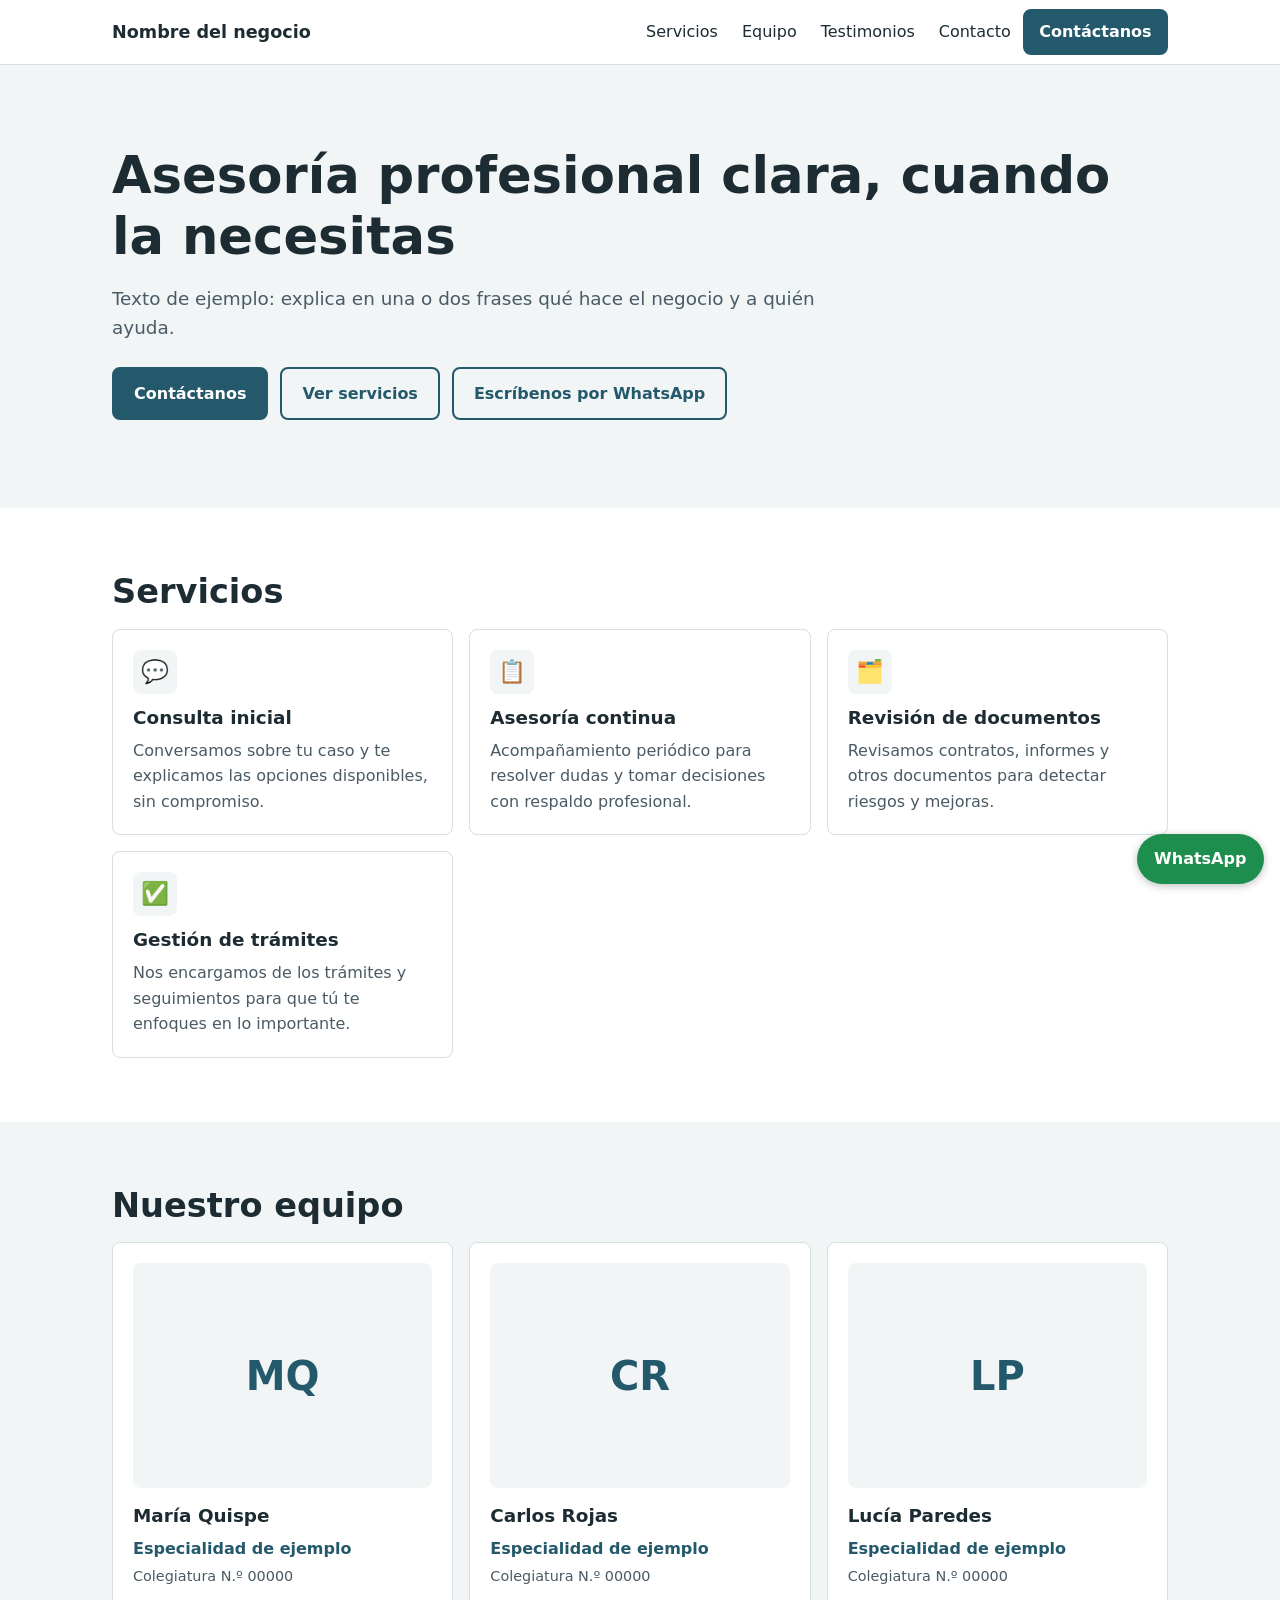
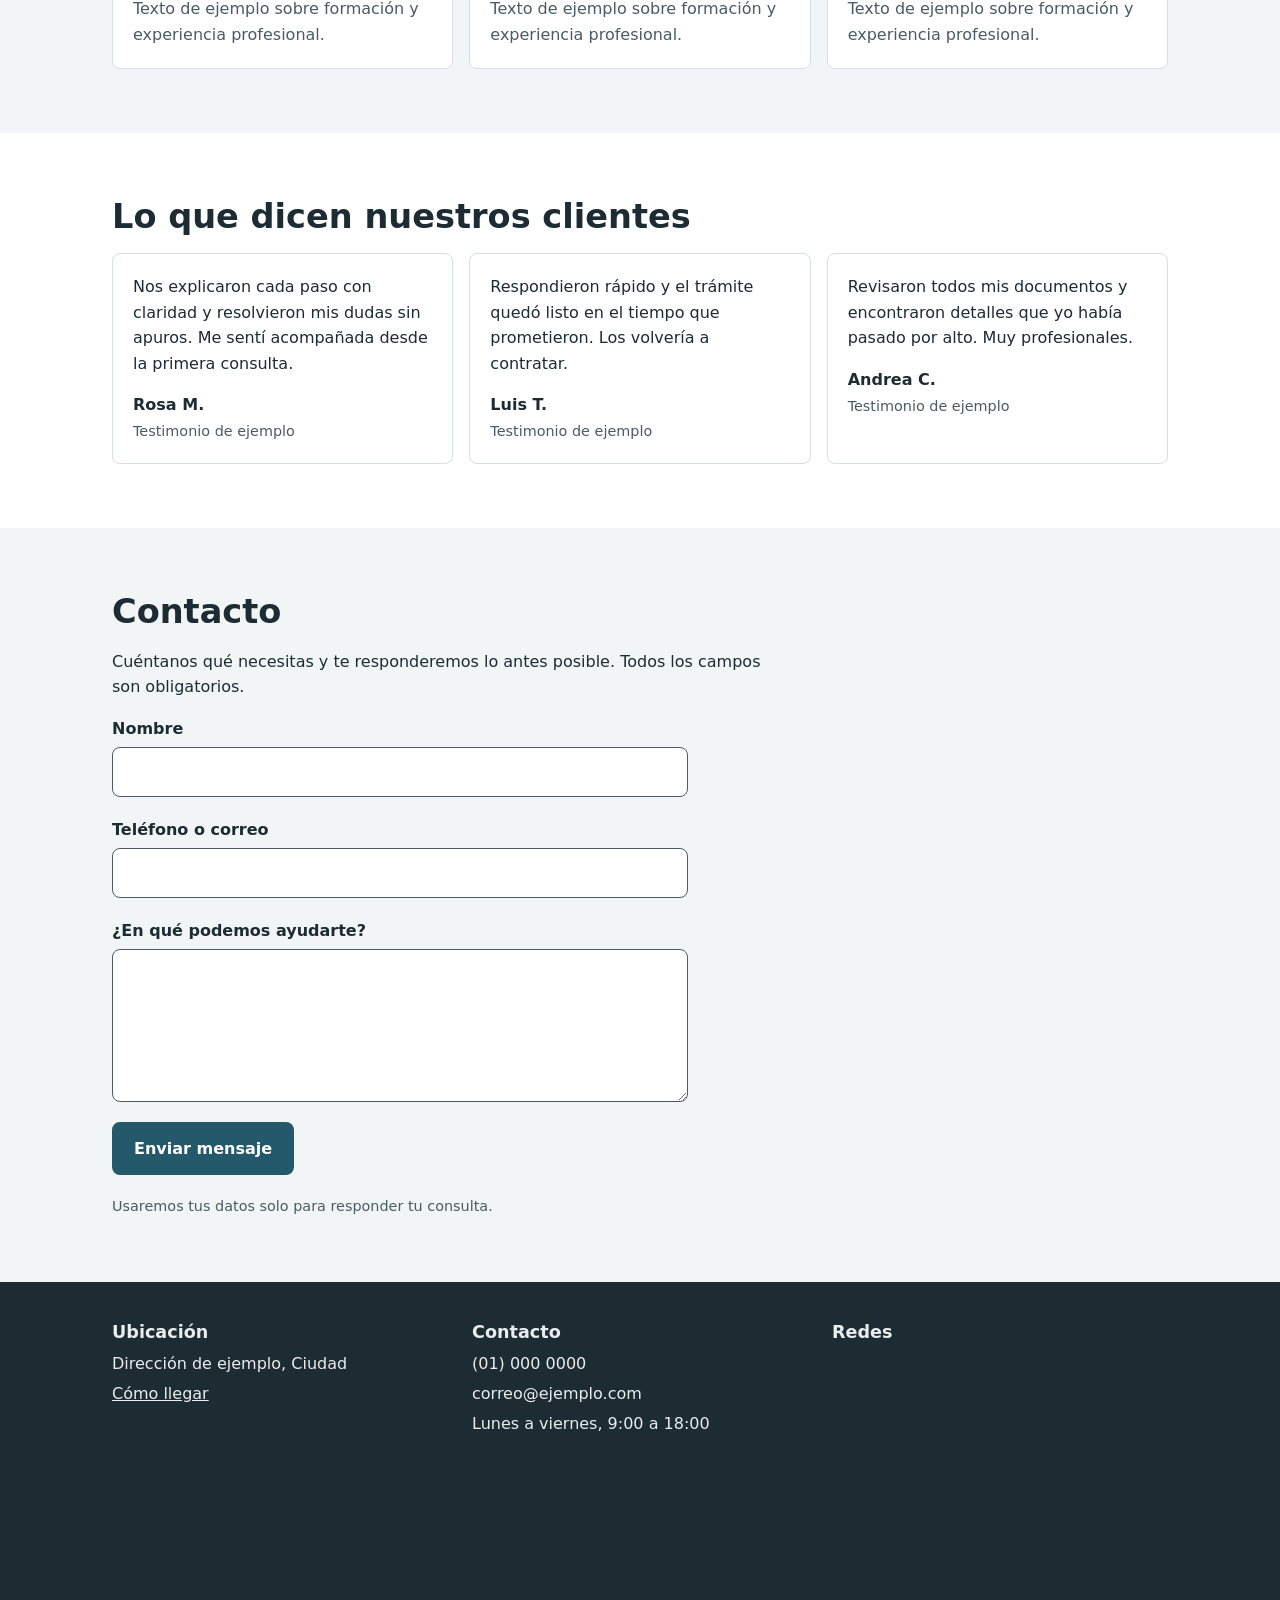
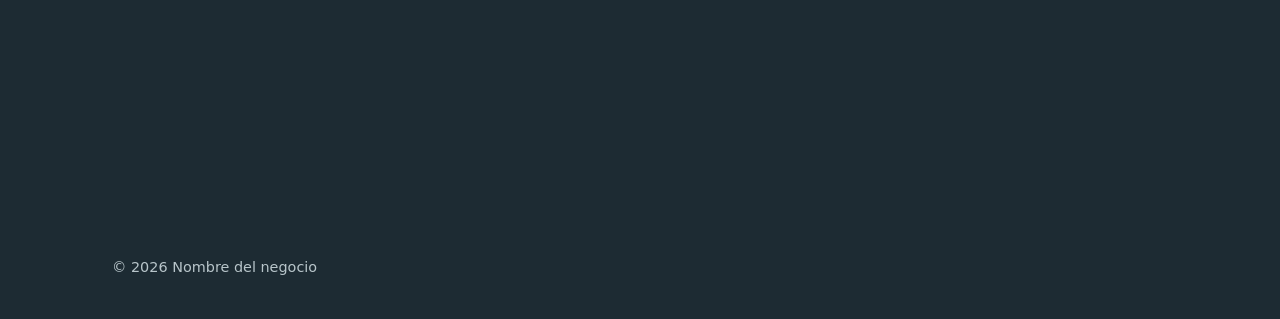
==== frontend/index.html @ 10d98ab9 "Add files via upload feat: landing TPL-001 base (BL-01 a BL-07) Primera versión de la plantilla TPL" ====
<!DOCTYPE html>
<html lang="es">
<head>
  <meta charset="utf-8">
  <meta name="viewport" content="width=device-width, initial-scale=1, viewport-fit=cover">
  <title>Nombre del negocio | Servicios profesionales</title>
  <meta name="description" content="Plantilla TPL-001 · Servicios profesionales. Landing page de una sola página.">
  <link rel="stylesheet" href="CSS/styles.css">
  <!-- data.js va ANTES de main.js: main.js lee el objeto SITE -->
  <script src="JS/data.js" defer></script>
  <script src="JS/main.js" defer></script>
</head>
<body>
  <a class="skip-link" href="#contenido">Saltar al contenido</a>

  <!-- ============ HEADER (BL-01) ============ -->
  <header class="site-header">
    <div class="container header-inner">
      <a class="brand" href="#inicio" data-site="nombre">Nombre del negocio</a>

      <button class="nav-toggle" type="button" aria-expanded="false" aria-controls="menu-principal">Menú</button>

      <nav id="menu-principal" class="nav" aria-label="Principal">
        <ul>
          <li><a href="#servicios">Servicios</a></li>
          <li><a href="#equipo">Equipo</a></li>
          <li><a href="#testimonios">Testimonios</a></li>
          <li><a href="#contacto">Contacto</a></li>
        </ul>
      </nav>

      <!-- Botón de contacto siempre visible, también en móvil -->
      <a class="btn btn-primary header-cta" href="#contacto">Contáctanos</a>
    </div>
  </header>

  <main id="contenido">

    <!-- ============ HERO (BL-01) ============ -->
    <section id="inicio" class="hero" aria-labelledby="hero-titulo">
      <div class="container hero-inner">
        <h1 id="hero-titulo" data-site="titulo">Asesoría profesional clara, cuando la necesitas</h1>
        <p class="hero-texto" data-site="subtitulo">
          Texto de ejemplo: explica en una o dos frases qué hace el negocio y a quién ayuda.
        </p>
        <!-- Acciones rápidas (idea tomada de Clínica Risso, adaptada) -->
        <div class="hero-acciones">
          <a class="btn btn-primary" href="#contacto">Contáctanos</a>
          <a class="btn btn-secondary" href="#servicios">Ver servicios</a>
          <a class="btn btn-secondary" href="#" data-whatsapp target="_blank" rel="noopener">Escríbenos por WhatsApp</a>
        </div>
      </div>
    </section>

    <!-- ============ SERVICIOS (BL-02) ============ -->
    <section id="servicios" class="section" aria-labelledby="servicios-titulo">
      <div class="container">
        <h2 id="servicios-titulo">Servicios</h2>
        <div id="lista-servicios" class="grid"></div>
      </div>
    </section>

    <!-- ============ EQUIPO (BL-03) ============ -->
    <section id="equipo" class="section section-alt" aria-labelledby="equipo-titulo">
      <div class="container">
        <h2 id="equipo-titulo">Nuestro equipo</h2>
        <div id="lista-equipo" class="grid"></div>
      </div>
    </section>

    <!-- ============ TESTIMONIOS (BL-04) ============ -->
    <section id="testimonios" class="section" aria-labelledby="testimonios-titulo">
      <div class="container">
        <h2 id="testimonios-titulo">Lo que dicen nuestros clientes</h2>
        <div id="lista-testimonios" class="grid"></div>
      </div>
    </section>

    <!-- ============ CONTACTO (BL-05) ============ -->
    <section id="contacto" class="section section-alt" aria-labelledby="contacto-titulo">
      <div class="container">
        <h2 id="contacto-titulo">Contacto</h2>
        <p>Cuéntanos qué necesitas y te responderemos lo antes posible. Todos los campos son obligatorios.</p>

        <form id="form-contacto" class="form" novalidate>
          <div class="campo">
            <label for="campo-nombre">Nombre</label>
            <input id="campo-nombre" name="nombre" type="text" autocomplete="name" maxlength="100" required aria-describedby="error-nombre">
            <p id="error-nombre" class="error-campo" hidden></p>
          </div>

          <div class="campo">
            <label for="campo-contacto">Teléfono o correo</label>
            <input id="campo-contacto" name="contacto" type="text" maxlength="100" required aria-describedby="error-contacto">
            <p id="error-contacto" class="error-campo" hidden></p>
          </div>

          <div class="campo">
            <label for="campo-mensaje">¿En qué podemos ayudarte?</label>
            <textarea id="campo-mensaje" name="mensaje" rows="5" maxlength="1000" required aria-describedby="error-mensaje"></textarea>
            <p id="error-mensaje" class="error-campo" hidden></p>
          </div>

          <!-- Trampa anti-spam: las personas no lo ven; si se llena, se descarta el envío -->
          <div class="campo-trampa" aria-hidden="true">
            <label for="campo-web">No llenar este campo</label>
            <input id="campo-web" name="_gotcha" type="text" tabindex="-1" autocomplete="off">
          </div>

          <button class="btn btn-primary" type="submit">Enviar mensaje</button>
          <p class="form-privacidad">Usaremos tus datos solo para responder tu consulta.</p>
          <div id="form-estado" class="form-estado" role="status" aria-live="polite" hidden></div>
        </form>
      </div>
    </section>

  </main>

  <!-- ============ FOOTER (BL-07) ============ -->
  <footer class="site-footer">
    <div class="container footer-grid">
      <div>
        <h2 class="footer-titulo">Ubicación</h2>
        <p data-site="direccion">Dirección de ejemplo, Ciudad</p>
        <p id="ruta" hidden><a id="enlace-ruta" href="#" target="_blank" rel="noopener">Cómo llegar</a></p>
      </div>
      <div>
        <h2 class="footer-titulo">Contacto</h2>
        <p><span data-site="telefono">(01) 000 0000</span></p>
        <p><span data-site="correo">correo@ejemplo.com</span></p>
        <p data-site="horario">Lunes a viernes, 9:00 a 18:00</p>
      </div>
      <div>
        <h2 class="footer-titulo">Redes</h2>
        <ul class="redes">
          <li><a href="#" data-red="facebook">Facebook</a></li>
          <li><a href="#" data-red="instagram">Instagram</a></li>
        </ul>
      </div>
    </div>
    <!-- Mapa (BL-07): se llena desde data.js; si no hay mapa configurado, se oculta -->
    <div class="container">
      <div id="contenedor-mapa" class="mapa" hidden></div>
    </div>
    <p class="container footer-copy">© <span id="anio"></span> <span data-site="nombre">Nombre del negocio</span></p>
  </footer>

  <!-- ============ BOTÓN FLOTANTE DE WHATSAPP (BL-06) ============ -->
  <a class="wa-float" href="#" data-whatsapp target="_blank" rel="noopener" aria-label="Escribir por WhatsApp">WhatsApp</a>
</body>
</html>
---- frontend/CSS/styles.css ----
/*
 * styles.css — TPL-001 · Servicios profesionales
 * Mobile-first. Los valores de :root son PROVISIONALES:
 * Jorge Ventura (UX/UI) define los colores y tipografías definitivos.
 * Para cambiar la marca, edita solo las variables de este bloque.
 */
:root {
  /* Color */
  --color-texto: #1d2b33;
  --color-texto-suave: #4a5b65;
  --color-fondo: #ffffff;
  --color-fondo-alt: #f1f5f6;
  --color-primario: #24596b;
  --color-primario-hover: #1a4453;
  --color-acento: #1fa39a;
  --color-borde: #d5dfe3;
  --color-whatsapp: #1e8e4e;
  --color-error: #b3261e;
  --color-exito: #1e7a4a;

  /* Tipografía */
  --fuente: system-ui, -apple-system, "Segoe UI", Roboto, Arial, sans-serif;
  --texto-base: 1rem;
  --texto-h1: clamp(1.9rem, 5.5vw, 3.2rem);
  --texto-h2: clamp(1.5rem, 3.5vw, 2.1rem);

  /* Espaciado y forma */
  --espacio: 1rem;
  --radio: 8px;
  --ancho-max: 68rem;
  --alto-header: 4rem;
}

*, *::before, *::after { box-sizing: border-box; }

html {
  scroll-padding-top: var(--alto-header);
}

@media (prefers-reduced-motion: no-preference) {
  html { scroll-behavior: smooth; }
}

body {
  margin: 0;
  font-family: var(--fuente);
  font-size: var(--texto-base);
  line-height: 1.6;
  color: var(--color-texto);
  background: var(--color-fondo);
}

img { max-width: 100%; height: auto; }

h1, h2 { line-height: 1.2; margin: 0 0 var(--espacio); }
h1 { font-size: var(--texto-h1); }
h2 { font-size: var(--texto-h2); }
p { margin: 0 0 var(--espacio); max-width: 65ch; }

a { color: var(--color-primario); }

:focus-visible {
  outline: 3px solid var(--color-acento);
  outline-offset: 2px;
}

.container {
  width: 100%;
  max-width: var(--ancho-max);
  margin-inline: auto;
  padding-inline: var(--espacio);
}

.skip-link {
  position: absolute;
  left: var(--espacio);
  top: -4rem;
  background: var(--color-primario);
  color: #fff;
  padding: 0.5rem 1rem;
  border-radius: var(--radio);
  z-index: 100;
}
.skip-link:focus { top: var(--espacio); }

/* ---------- Botones ---------- */
.btn {
  display: inline-block;
  padding: 0.75rem 1.25rem;
  border: 2px solid var(--color-primario);
  border-radius: var(--radio);
  font: inherit;
  font-weight: 600;
  text-decoration: none;
  text-align: center;
  cursor: pointer;
}
.btn-primary {
  background: var(--color-primario);
  color: #fff;
}
.btn-primary:hover { background: var(--color-primario-hover); border-color: var(--color-primario-hover); }
.btn-secondary {
  background: transparent;
  color: var(--color-primario);
}
.btn-secondary:hover { background: var(--color-fondo-alt); }

/* ---------- Header ---------- */
.site-header {
  position: sticky;
  top: 0;
  z-index: 50;
  background: var(--color-fondo);
  border-bottom: 1px solid var(--color-borde);
  padding-top: env(safe-area-inset-top, 0px);
}

.header-inner {
  display: flex;
  align-items: center;
  gap: 0.75rem;
  min-height: var(--alto-header);
}

.brand {
  flex: 1;
  font-weight: 700;
  font-size: 1.1rem;
  color: var(--color-texto);
  text-decoration: none;
}

.header-cta { order: 1; padding: 0.5rem 0.9rem; }

.nav-toggle {
  order: 2;
  padding: 0.5rem 0.9rem;
  border: 2px solid var(--color-borde);
  border-radius: var(--radio);
  background: var(--color-fondo);
  color: var(--color-texto);
  font: inherit;
  cursor: pointer;
}

/* Menú móvil: panel debajo del header */
.nav {
  display: none;
  position: absolute;
  top: 100%;
  left: 0;
  right: 0;
  background: var(--color-fondo);
  border-bottom: 1px solid var(--color-borde);
}
.nav.is-open { display: block; }

.nav ul {
  list-style: none;
  margin: 0;
  padding: 0.5rem var(--espacio);
}
.nav a {
  display: block;
  padding: 0.75rem 0;
  color: var(--color-texto);
  text-decoration: none;
}
.nav a:hover { color: var(--color-primario); }

/* ---------- Hero ---------- */
.hero {
  padding-block: 3rem 3.5rem;
  background: var(--color-fondo-alt);
}
.hero-texto {
  font-size: 1.15rem;
  color: var(--color-texto-suave);
}
.hero-acciones {
  display: flex;
  flex-direction: column;
  gap: 0.75rem;
  margin-top: 1.5rem;
}

/* ---------- Secciones ---------- */
.section { padding-block: 3rem; }
.section-alt { background: var(--color-fondo-alt); }

.grid {
  display: grid;
  gap: var(--espacio);
  grid-template-columns: 1fr;
}

/* ---------- Tarjetas (servicios; se reutilizan en equipo y testimonios) ---------- */
.card {
  padding: 1.25rem;
  background: var(--color-fondo);
  border: 1px solid var(--color-borde);
  border-radius: var(--radio);
}
.section-alt .card { background: var(--color-fondo); }

.card-icono {
  display: inline-flex;
  align-items: center;
  justify-content: center;
  width: 2.75rem;
  height: 2.75rem;
  margin-bottom: 0.75rem;
  border-radius: var(--radio);
  background: var(--color-fondo-alt);
  font-size: 1.4rem;
}
.card-titulo {
  margin: 0 0 0.5rem;
  font-size: 1.15rem;
  line-height: 1.3;
}
.card-texto {
  margin: 0;
  color: var(--color-texto-suave);
}

/* Equipo (BL-03) */
.foto-equipo {
  display: block;
  width: 100%;
  aspect-ratio: 4 / 3;
  margin-bottom: 1rem;
  border-radius: var(--radio);
  object-fit: cover;
  object-position: center top;
}
.foto-iniciales {
  display: flex;
  align-items: center;
  justify-content: center;
  background: var(--color-fondo-alt);
  color: var(--color-primario);
  font-size: 2.5rem;
  font-weight: 700;
}
.card-especialidad {
  margin: 0 0 0.25rem;
  color: var(--color-primario);
  font-weight: 600;
}
.card-meta {
  margin: 0 0 0.5rem;
  color: var(--color-texto-suave);
  font-size: 0.9rem;
}

/* Testimonios (BL-04) */
.card-testimonio { margin: 0; }
.testimonio-texto { margin: 0 0 1rem; }
.testimonio-texto p { margin: 0; max-width: none; }
.testimonio-autor {
  display: flex;
  flex-direction: column;
  gap: 0.15rem;
}
.testimonio-detalle {
  color: var(--color-texto-suave);
  font-size: 0.9rem;
}

/* Formulario de contacto (BL-05) */
.form {
  display: grid;
  gap: 1.25rem;
  max-width: 36rem;
}
.campo label {
  display: block;
  margin-bottom: 0.35rem;
  font-weight: 600;
}
.campo input,
.campo textarea {
  display: block;
  width: 100%;
  padding: 0.7rem 0.8rem;
  border: 1px solid var(--color-texto-suave);
  border-radius: var(--radio);
  background: var(--color-fondo);
  color: var(--color-texto);
  font: inherit;
}
.campo textarea { resize: vertical; min-height: 8rem; }
.campo [aria-invalid="true"] {
  border-color: var(--color-error);
  border-width: 2px;
}
.error-campo {
  margin: 0.35rem 0 0;
  color: var(--color-error);
  font-size: 0.9rem;
}
.form .btn { justify-self: start; }
.form .btn:disabled {
  opacity: 0.6;
  cursor: not-allowed;
}
.form-privacidad {
  margin: 0;
  color: var(--color-texto-suave);
  font-size: 0.9rem;
}
.form-estado {
  margin: 0;
  padding: 0.75rem 1rem;
  border: 1px solid;
  border-radius: var(--radio);
  background: var(--color-fondo);
}
.form-estado-exito { color: var(--color-exito); border-color: var(--color-exito); }
.form-estado-error { color: var(--color-error); border-color: var(--color-error); }
.form-estado a { color: inherit; font-weight: 600; }

/* Campo trampa anti-spam: fuera de pantalla, no usa display:none para que los bots lo vean */
.campo-trampa {
  position: absolute;
  left: -9999px;
  width: 1px;
  height: 1px;
  overflow: hidden;
}

/* Mapa (BL-07) */
.mapa {
  height: 16rem;
  margin-top: 2rem;
  border-radius: var(--radio);
  overflow: hidden;
}
.mapa iframe {
  display: block;
  width: 100%;
  height: 100%;
  border: 0;
}

/* Aviso de desarrollo: se elimina cuando cada sección esté lista */
.pendiente {
  padding: 0.5rem 0.75rem;
  border: 1px dashed var(--color-borde);
  border-radius: var(--radio);
  color: var(--color-texto-suave);
  font-size: 0.9rem;
}

/* ---------- Footer ---------- */
.site-footer {
  padding-block: 2.5rem 1.5rem;
  background: var(--color-texto);
  color: #e8eef0;
}
.site-footer a { color: #e8eef0; }
.footer-grid {
  display: grid;
  gap: 1.5rem;
  grid-template-columns: 1fr;
}
.footer-titulo {
  margin: 0 0 0.5rem;
  font-size: 1.1rem;
}
.footer-grid p { margin-bottom: 0.25rem; }
.redes { list-style: none; margin: 0; padding: 0; }
.redes li { margin-bottom: 0.25rem; }
.footer-copy {
  margin-top: 2rem;
  font-size: 0.9rem;
  color: #b8c5ca;
}
.site-footer .pendiente { color: #b8c5ca; border-color: #4a5b65; }

/* ---------- Botón flotante de WhatsApp ---------- */
.wa-float {
  position: fixed;
  right: 1rem;
  bottom: calc(1rem + env(safe-area-inset-bottom, 0px));
  z-index: 60;
  padding: 0.75rem 1.1rem;
  border-radius: 999px;
  background: var(--color-whatsapp);
  color: #fff;
  font-weight: 600;
  text-decoration: none;
  box-shadow: 0 2px 8px rgba(0, 0, 0, 0.25);
}
.wa-float:hover { filter: brightness(0.92); }

/* ---------- Tablet y escritorio ---------- */
@media (min-width: 48em) {
  .hero { padding-block: 5rem 5.5rem; }

  .hero-acciones {
    flex-direction: row;
    flex-wrap: wrap;
  }

  .nav-toggle { display: none; }

  .nav {
    display: block;
    position: static;
    order: 1;
    border-bottom: 0;
    background: transparent;
  }
  .nav ul {
    display: flex;
    gap: 1.5rem;
    padding: 0;
  }
  .nav a { padding: 0.5rem 0; }

  .brand { flex: 0 0 auto; margin-right: auto; }
  .header-cta { order: 2; }

  .section { padding-block: 4rem; }
  .mapa { height: 22rem; }

  .grid { grid-template-columns: repeat(2, 1fr); }
  .footer-grid { grid-template-columns: repeat(3, 1fr); }
}

@media (min-width: 64em) {
  .grid { grid-template-columns: repeat(3, 1fr); }
}
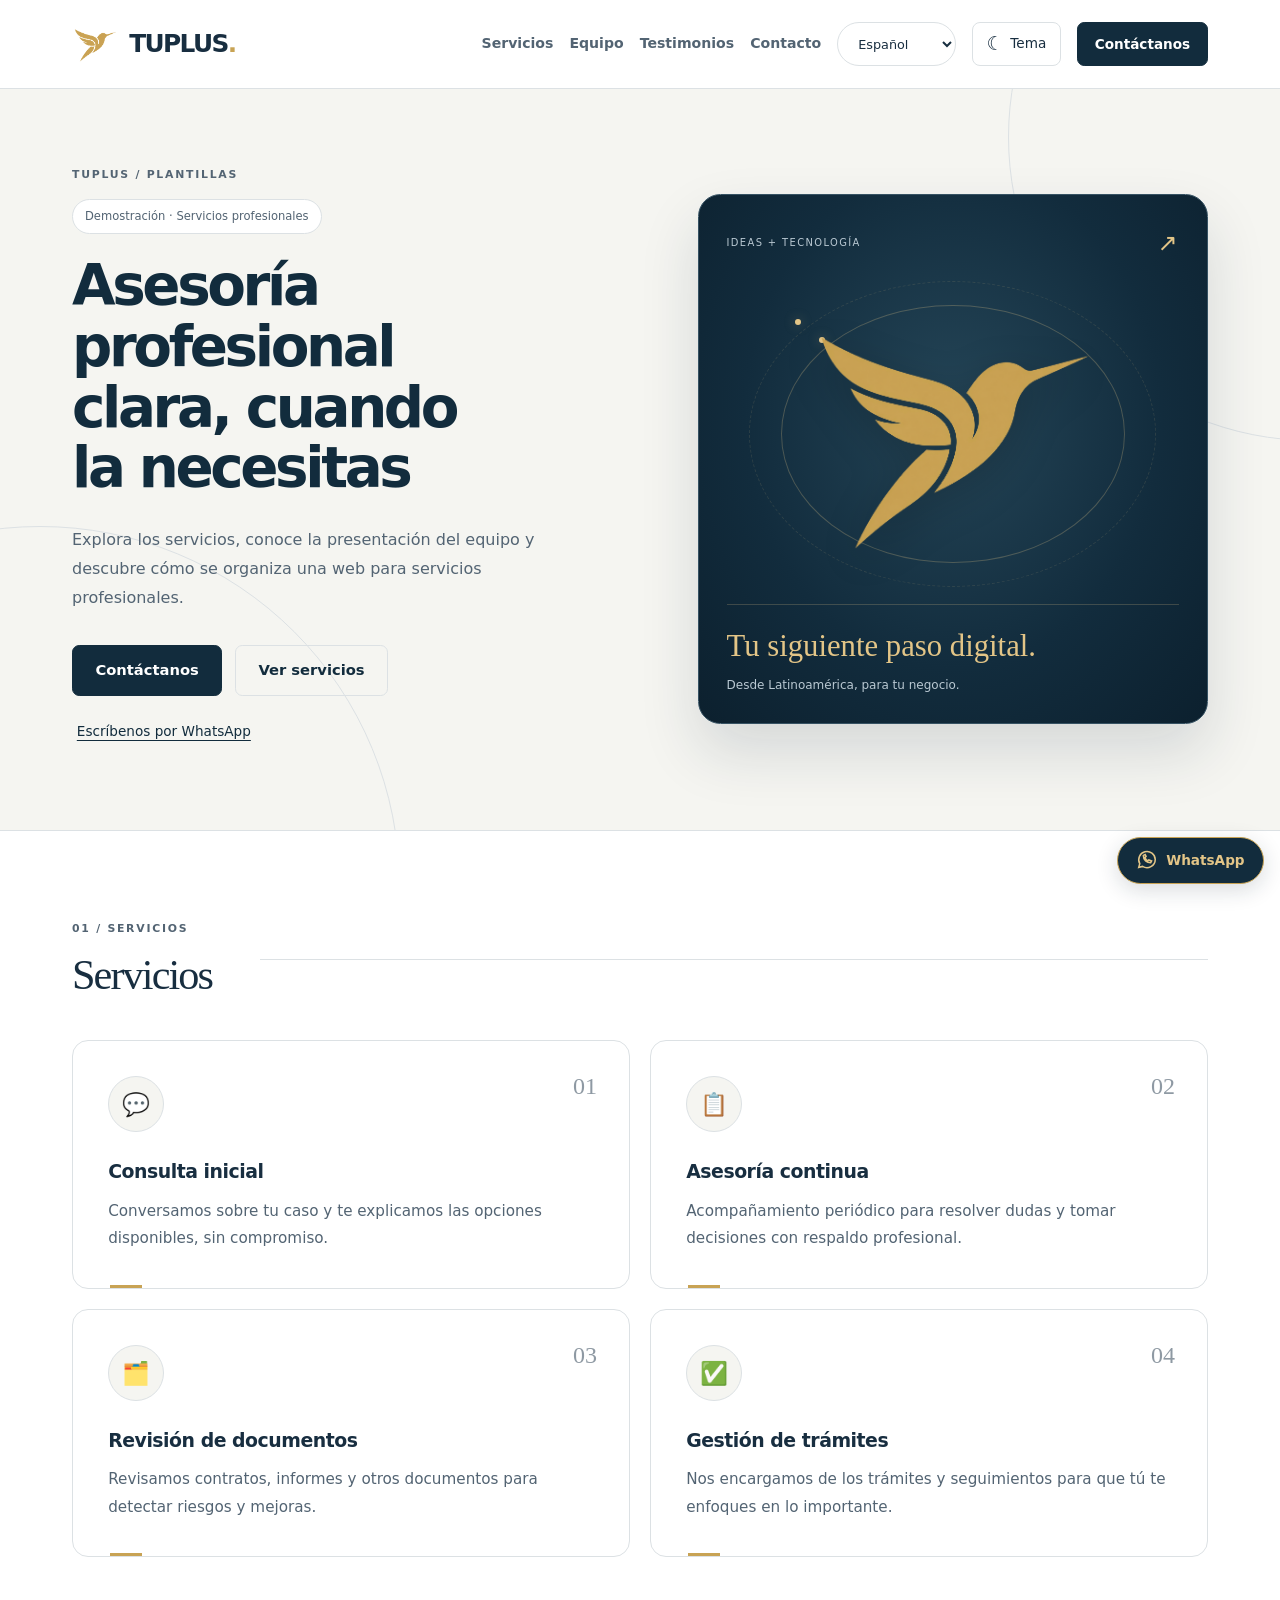
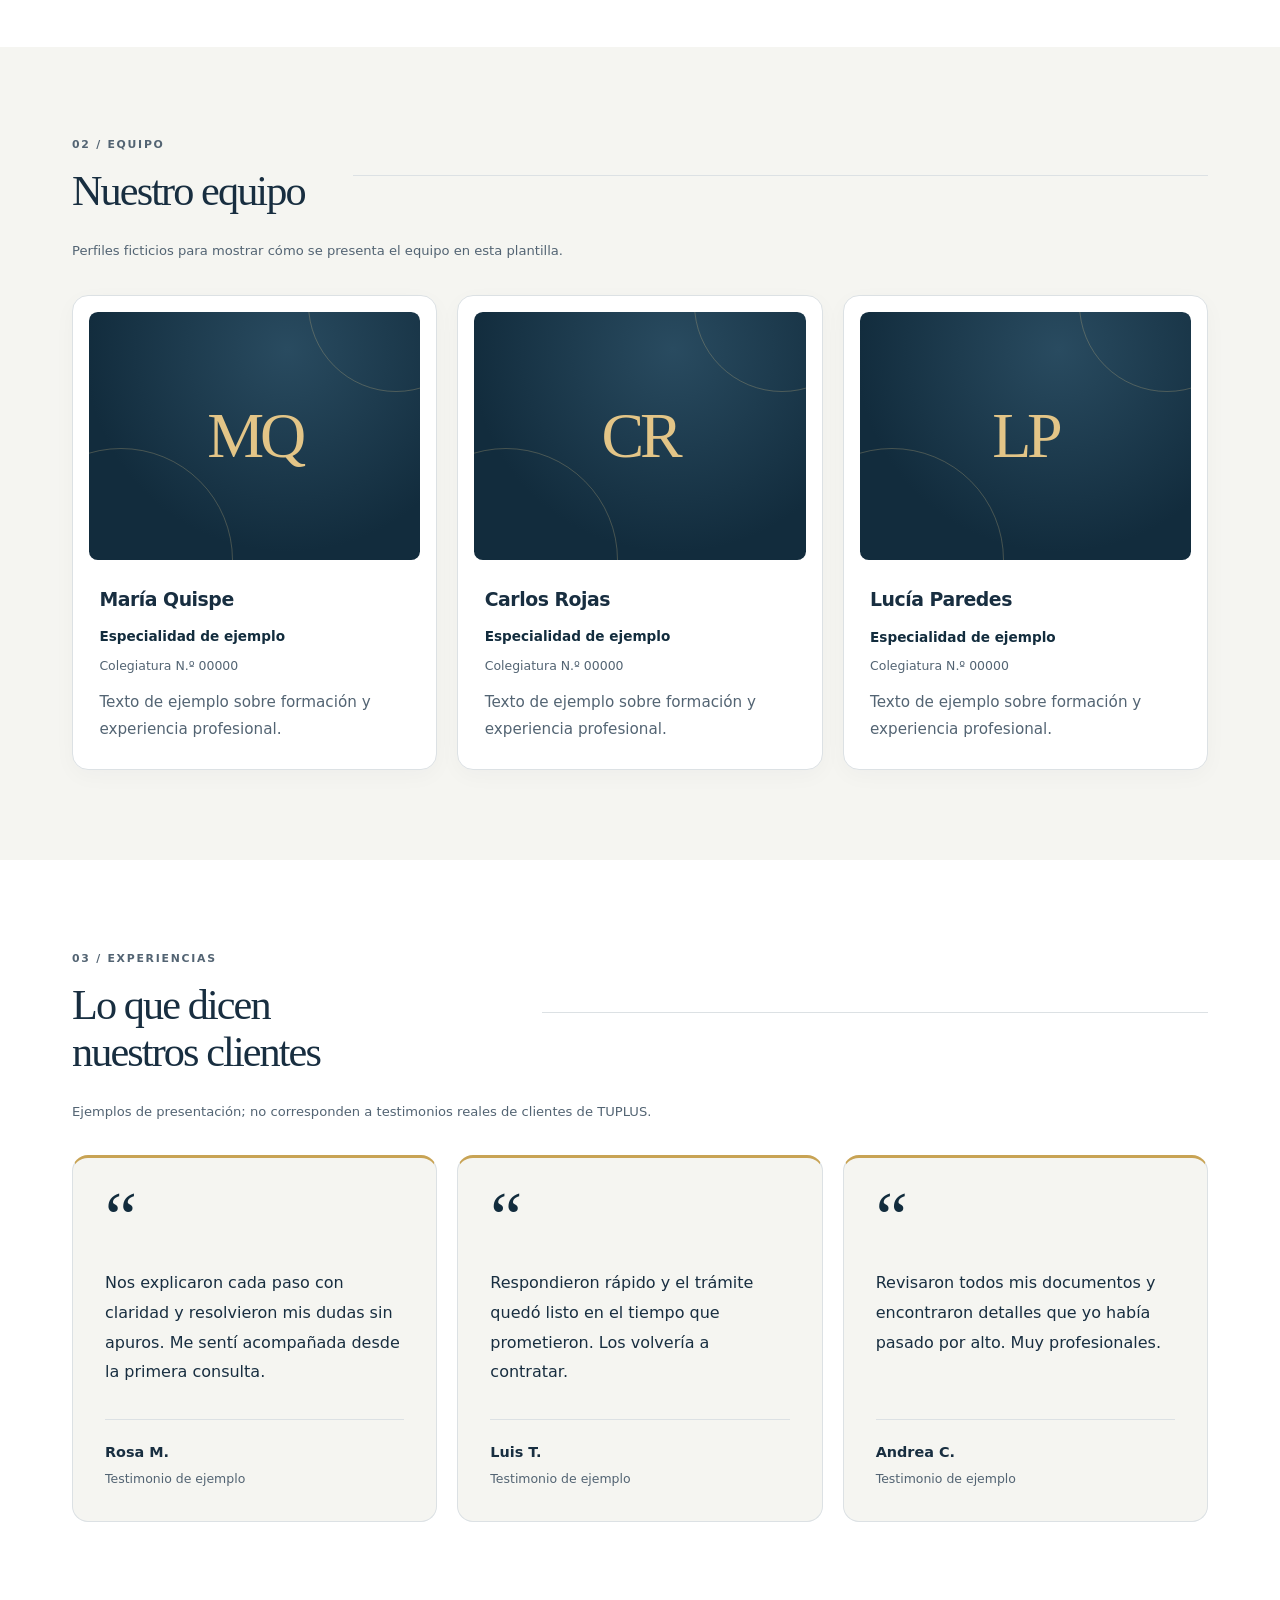
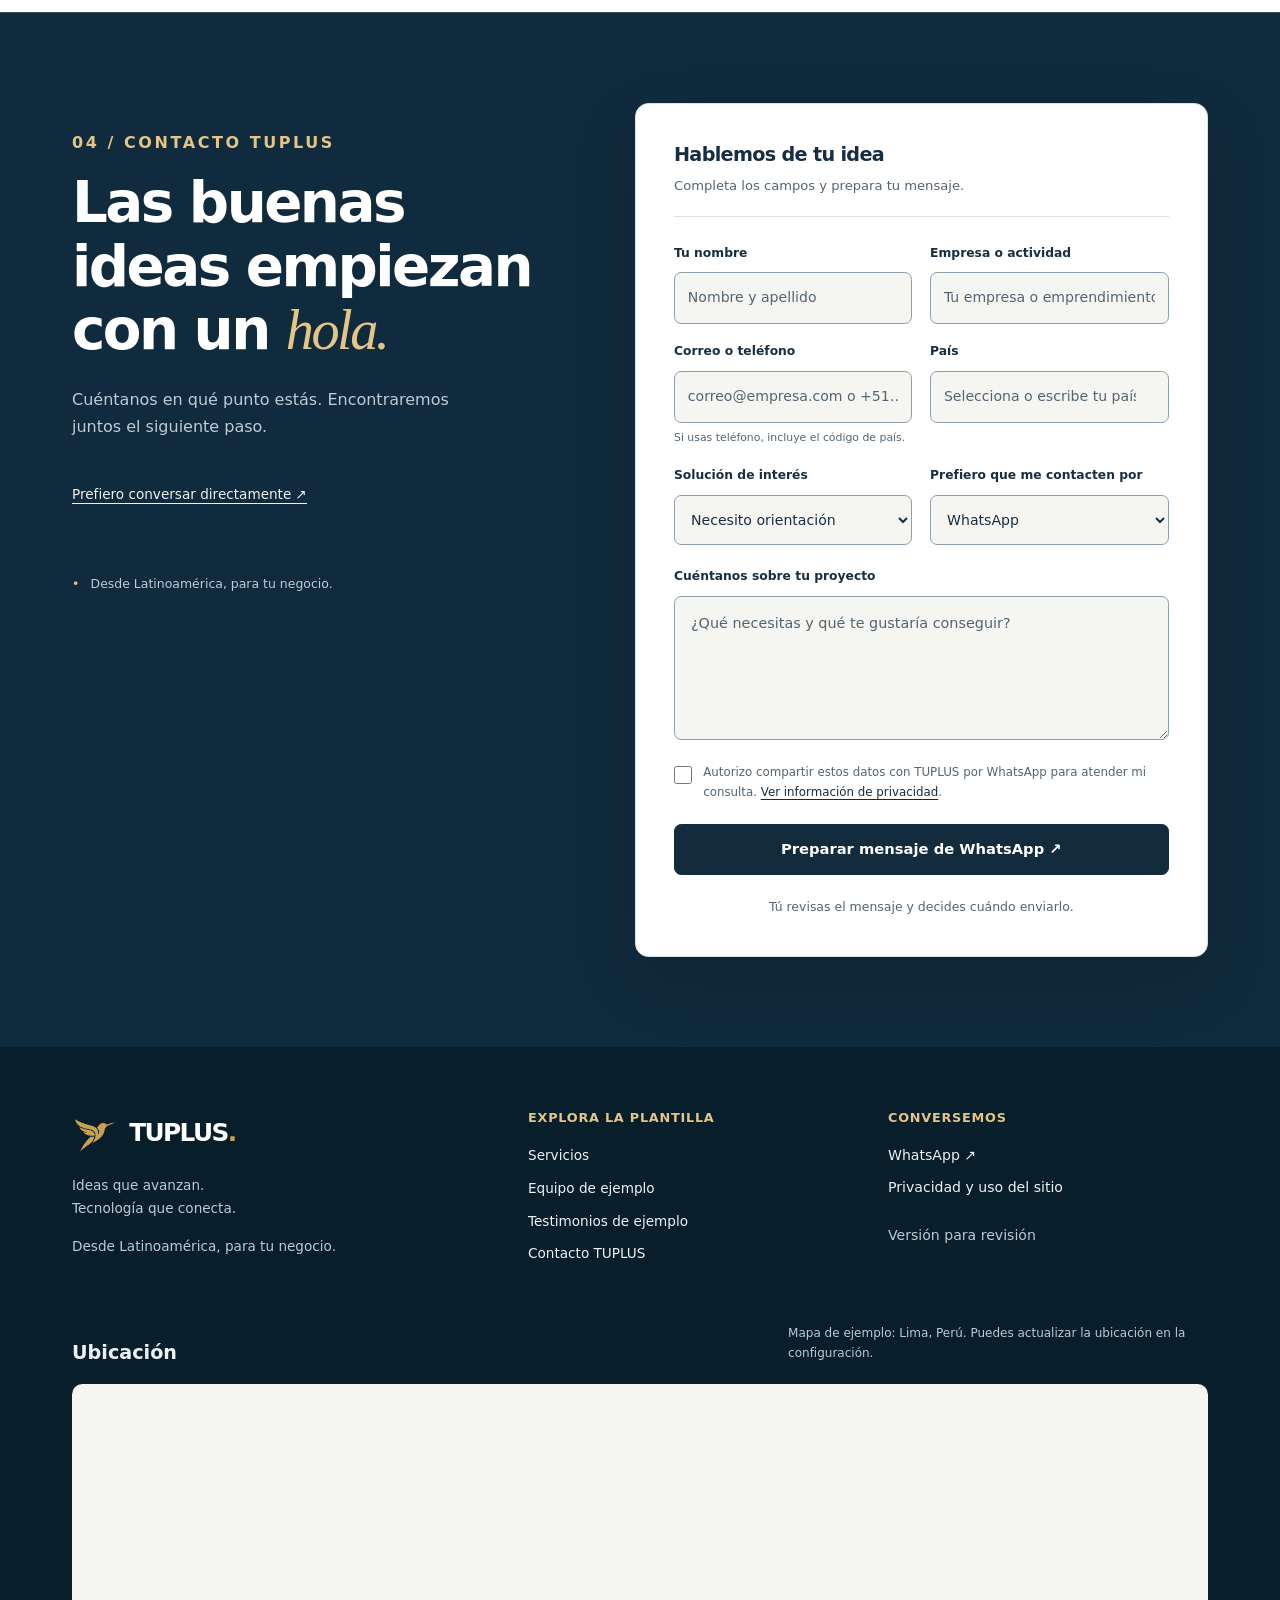
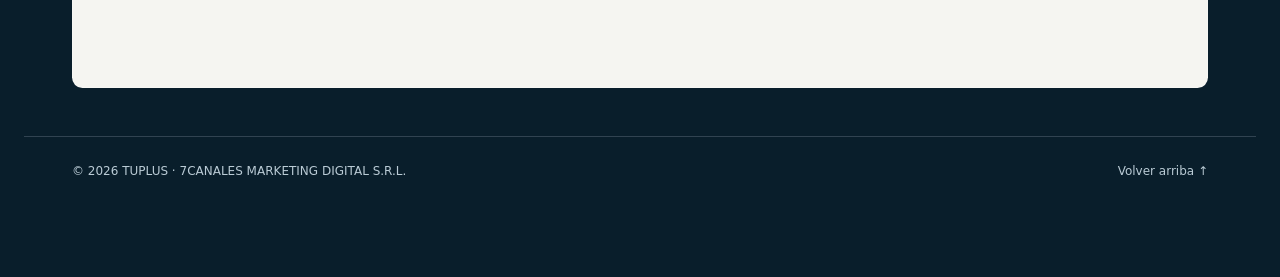
==== commit 0ef51633: "primer commit" ====
--- a/frontend/index.html
+++ b/frontend/index.html
@@ -1,151 +1,150 @@
-<!DOCTYPE html>
-<html lang="es">
-<head>
-  <meta charset="utf-8">
-  <meta name="viewport" content="width=device-width, initial-scale=1, viewport-fit=cover">
-  <title>Nombre del negocio | Servicios profesionales</title>
-  <meta name="description" content="Plantilla TPL-001 · Servicios profesionales. Landing page de una sola página.">
-  <link rel="stylesheet" href="CSS/styles.css">
-  <!-- data.js va ANTES de main.js: main.js lee el objeto SITE -->
-  <script src="JS/data.js" defer></script>
-  <script src="JS/main.js" defer></script>
-</head>
-<body>
-  <a class="skip-link" href="#contenido">Saltar al contenido</a>
-
-  <!-- ============ HEADER (BL-01) ============ -->
-  <header class="site-header">
-    <div class="container header-inner">
-      <a class="brand" href="#inicio" data-site="nombre">Nombre del negocio</a>
-
-      <button class="nav-toggle" type="button" aria-expanded="false" aria-controls="menu-principal">Menú</button>
-
-      <nav id="menu-principal" class="nav" aria-label="Principal">
-        <ul>
-          <li><a href="#servicios">Servicios</a></li>
-          <li><a href="#equipo">Equipo</a></li>
-          <li><a href="#testimonios">Testimonios</a></li>
-          <li><a href="#contacto">Contacto</a></li>
-        </ul>
-      </nav>
-
-      <!-- Botón de contacto siempre visible, también en móvil -->
-      <a class="btn btn-primary header-cta" href="#contacto">Contáctanos</a>
-    </div>
-  </header>
-
-  <main id="contenido">
-
-    <!-- ============ HERO (BL-01) ============ -->
-    <section id="inicio" class="hero" aria-labelledby="hero-titulo">
-      <div class="container hero-inner">
-        <h1 id="hero-titulo" data-site="titulo">Asesoría profesional clara, cuando la necesitas</h1>
-        <p class="hero-texto" data-site="subtitulo">
-          Texto de ejemplo: explica en una o dos frases qué hace el negocio y a quién ayuda.
-        </p>
-        <!-- Acciones rápidas (idea tomada de Clínica Risso, adaptada) -->
-        <div class="hero-acciones">
-          <a class="btn btn-primary" href="#contacto">Contáctanos</a>
-          <a class="btn btn-secondary" href="#servicios">Ver servicios</a>
-          <a class="btn btn-secondary" href="#" data-whatsapp target="_blank" rel="noopener">Escríbenos por WhatsApp</a>
-        </div>
-      </div>
-    </section>
-
-    <!-- ============ SERVICIOS (BL-02) ============ -->
-    <section id="servicios" class="section" aria-labelledby="servicios-titulo">
-      <div class="container">
-        <h2 id="servicios-titulo">Servicios</h2>
-        <div id="lista-servicios" class="grid"></div>
-      </div>
-    </section>
-
-    <!-- ============ EQUIPO (BL-03) ============ -->
-    <section id="equipo" class="section section-alt" aria-labelledby="equipo-titulo">
-      <div class="container">
-        <h2 id="equipo-titulo">Nuestro equipo</h2>
-        <div id="lista-equipo" class="grid"></div>
-      </div>
-    </section>
-
-    <!-- ============ TESTIMONIOS (BL-04) ============ -->
-    <section id="testimonios" class="section" aria-labelledby="testimonios-titulo">
-      <div class="container">
-        <h2 id="testimonios-titulo">Lo que dicen nuestros clientes</h2>
-        <div id="lista-testimonios" class="grid"></div>
-      </div>
-    </section>
-
-    <!-- ============ CONTACTO (BL-05) ============ -->
-    <section id="contacto" class="section section-alt" aria-labelledby="contacto-titulo">
-      <div class="container">
-        <h2 id="contacto-titulo">Contacto</h2>
-        <p>Cuéntanos qué necesitas y te responderemos lo antes posible. Todos los campos son obligatorios.</p>
-
-        <form id="form-contacto" class="form" novalidate>
-          <div class="campo">
-            <label for="campo-nombre">Nombre</label>
-            <input id="campo-nombre" name="nombre" type="text" autocomplete="name" maxlength="100" required aria-describedby="error-nombre">
-            <p id="error-nombre" class="error-campo" hidden></p>
-          </div>
-
-          <div class="campo">
-            <label for="campo-contacto">Teléfono o correo</label>
-            <input id="campo-contacto" name="contacto" type="text" maxlength="100" required aria-describedby="error-contacto">
-            <p id="error-contacto" class="error-campo" hidden></p>
-          </div>
-
-          <div class="campo">
-            <label for="campo-mensaje">¿En qué podemos ayudarte?</label>
-            <textarea id="campo-mensaje" name="mensaje" rows="5" maxlength="1000" required aria-describedby="error-mensaje"></textarea>
-            <p id="error-mensaje" class="error-campo" hidden></p>
-          </div>
-
-          <!-- Trampa anti-spam: las personas no lo ven; si se llena, se descarta el envío -->
-          <div class="campo-trampa" aria-hidden="true">
-            <label for="campo-web">No llenar este campo</label>
-            <input id="campo-web" name="_gotcha" type="text" tabindex="-1" autocomplete="off">
-          </div>
-
-          <button class="btn btn-primary" type="submit">Enviar mensaje</button>
-          <p class="form-privacidad">Usaremos tus datos solo para responder tu consulta.</p>
-          <div id="form-estado" class="form-estado" role="status" aria-live="polite" hidden></div>
-        </form>
-      </div>
-    </section>
-
-  </main>
-
-  <!-- ============ FOOTER (BL-07) ============ -->
-  <footer class="site-footer">
-    <div class="container footer-grid">
-      <div>
-        <h2 class="footer-titulo">Ubicación</h2>
-        <p data-site="direccion">Dirección de ejemplo, Ciudad</p>
-        <p id="ruta" hidden><a id="enlace-ruta" href="#" target="_blank" rel="noopener">Cómo llegar</a></p>
-      </div>
-      <div>
-        <h2 class="footer-titulo">Contacto</h2>
-        <p><span data-site="telefono">(01) 000 0000</span></p>
-        <p><span data-site="correo">correo@ejemplo.com</span></p>
-        <p data-site="horario">Lunes a viernes, 9:00 a 18:00</p>
-      </div>
-      <div>
-        <h2 class="footer-titulo">Redes</h2>
-        <ul class="redes">
-          <li><a href="#" data-red="facebook">Facebook</a></li>
-          <li><a href="#" data-red="instagram">Instagram</a></li>
-        </ul>
-      </div>
-    </div>
-    <!-- Mapa (BL-07): se llena desde data.js; si no hay mapa configurado, se oculta -->
-    <div class="container">
-      <div id="contenedor-mapa" class="mapa" hidden></div>
-    </div>
-    <p class="container footer-copy">© <span id="anio"></span> <span data-site="nombre">Nombre del negocio</span></p>
-  </footer>
-
-  <!-- ============ BOTÓN FLOTANTE DE WHATSAPP (BL-06) ============ -->
-  <a class="wa-float" href="#" data-whatsapp target="_blank" rel="noopener" aria-label="Escribir por WhatsApp">WhatsApp</a>
-</body>
-</html>
+<!DOCTYPE html>
+<html lang="es">
+<head>
+  <meta charset="utf-8">
+  <meta name="viewport" content="width=device-width, initial-scale=1, viewport-fit=cover">
+  <title>TUPLUS | Plantilla para servicios profesionales</title>
+  <meta name="description" content="Plantilla para servicios profesionales">
+  <script>try { const t = localStorage.getItem("tpl-tema"); if(t === "dark" || t === "light") document.documentElement.dataset.theme = t; } catch(e) {}</script>
+  <link rel="icon" href="assets/colibri.png" type="image/png">
+  <link rel="stylesheet" href="CSS/styles.css">
+  <link rel="stylesheet" href="CSS/marca.css">
+  <link rel="stylesheet" href="CSS/contacto-v3.css">
+  <!-- data.js va ANTES de main.js: main.js lee el objeto SITE -->
+  <script src="JS/data.js" defer></script>
+  <script src="JS/main.js" defer></script>
+  <script src="JS/contacto.js" defer></script>
+  <script src="JS/visual.js" defer></script>
+  <script src="JS/translations.js" defer></script>
+  <script src="JS/i18n.js" defer></script>
+</head>
+<body>
+  <a class="skip-link" href="#contenido">Saltar al contenido</a>
+
+  <!-- ============ HEADER (BL-01) ============ -->
+  <header class="site-header">
+    <div class="container header-inner">
+      <a class="brand" href="#inicio" aria-label="TUPLUS, inicio"><img data-logo src="assets/colibri.png" width="48" height="48" alt=""><span data-site="nombre">TUPLUS</span><span class="brand-dot" aria-hidden="true">.</span></a>
+
+      <button class="nav-toggle" type="button" aria-expanded="false" aria-controls="menu-principal">Menú</button>
+
+      <nav id="menu-principal" class="nav" aria-label="Principal">
+        <ul>
+          <li><a href="#servicios">Servicios</a></li>
+          <li><a href="#equipo">Equipo</a></li>
+          <li><a href="#testimonios">Testimonios</a></li>
+          <li><a href="#contacto">Contacto</a></li>
+        </ul>
+      </nav>
+
+      <label class="language-picker" translate="no"><span class="sr-only">Idioma del sitio</span><select id="site-language" aria-label="Idioma del sitio"><option value="es">Español</option><option value="en">English</option><option value="zh">简体中文</option><option value="ru">Русский</option><option value="pt">Português</option><option value="fr">Français</option><option value="ja">日本語</option><option value="de">Deutsch</option></select></label>
+      <button class="theme-toggle" type="button" aria-label="Activar tema oscuro" aria-pressed="false" hidden><span class="theme-icon" aria-hidden="true">☾</span><span>Tema</span></button>
+
+      <!-- Botón de contacto siempre visible, también en móvil -->
+      <a class="btn btn-primary header-cta" href="#contacto">Contáctanos</a>
+    </div>
+  </header>
+
+  <main id="contenido" tabindex="-1">
+
+    <!-- ============ HERO (BL-01) ============ -->
+    <section id="inicio" class="hero" aria-labelledby="hero-titulo">
+      <div class="container hero-inner">
+        <div class="hero-copy"><p class="eyebrow">TUPLUS / PLANTILLAS</p>
+        <p class="demo-badge">Demostración · Servicios profesionales</p>
+        <h1 id="hero-titulo" data-site="titulo">Asesoría profesional clara, cuando la necesitas</h1>
+        <p class="hero-texto" data-site="subtitulo">
+          Explora los servicios, conoce la presentación del equipo y descubre cómo se organiza una web para servicios profesionales.
+        </p>
+        <!-- Acciones de la plantilla -->
+        <div class="hero-acciones">
+          <a class="btn btn-primary" href="#contacto">Contáctanos</a>
+          <a class="btn btn-secondary" href="#servicios">Ver servicios</a>
+          <a class="btn btn-secondary" href="https://wa.me/51916828870" data-whatsapp target="_blank" rel="noopener">Escríbenos por WhatsApp</a>
+        </div>
+        </div>
+        <figure class="brand-scene">
+          <div class="scene-top"><span>IDEAS + TECNOLOGÍA</span><span aria-hidden="true">↗</span></div>
+          <div class="logo-orbit"><span class="orbit-ring" aria-hidden="true"></span><span class="orbit-ring orbit-ring-two" aria-hidden="true"></span><img data-logo src="assets/colibri.png" width="320" height="320" alt="Colibrí de TUPLUS"></div>
+          <figcaption><span class="scene-caption" data-site="lema">Tu siguiente paso digital.</span><span class="scene-subtitle" data-site="region">Desde Latinoamérica, para tu negocio.</span></figcaption>
+        </figure>
+      </div>
+    </section>
+
+    <!-- ============ SERVICIOS (BL-02) ============ -->
+    <section id="servicios" class="section" aria-labelledby="servicios-titulo">
+      <div class="container">
+        <div class="section-heading"><div><p class="eyebrow">01 / SERVICIOS</p><h2 id="servicios-titulo">Servicios</h2></div></div>
+        <div id="lista-servicios" class="grid"></div>
+      </div>
+    </section>
+
+    <!-- ============ EQUIPO (BL-03) ============ -->
+    <section id="equipo" class="section section-alt" aria-labelledby="equipo-titulo">
+      <div class="container">
+        <div class="section-heading"><div><p class="eyebrow">02 / EQUIPO</p><h2 id="equipo-titulo">Nuestro equipo</h2></div></div>
+        <p class="demo-note">Perfiles ficticios para mostrar cómo se presenta el equipo en esta plantilla.</p>
+        <div id="lista-equipo" class="grid"></div>
+      </div>
+    </section>
+
+    <!-- ============ TESTIMONIOS (BL-04) ============ -->
+    <section id="testimonios" class="section" aria-labelledby="testimonios-titulo">
+      <div class="container">
+        <div class="section-heading"><div><p class="eyebrow">03 / EXPERIENCIAS</p><h2 id="testimonios-titulo">Lo que dicen nuestros clientes</h2></div></div>
+        <p class="demo-note">Ejemplos de presentación; no corresponden a testimonios reales de clientes de TUPLUS.</p>
+        <div id="lista-testimonios" class="grid"></div>
+      </div>
+    </section>
+
+    <!-- ============ CONTACTO (BL-05) ============ -->
+    <section id="contacto" class="section section-alt" aria-labelledby="contacto-titulo">
+      <div class="container contact-layout">
+        <div class="contact-copy"><p class="eyebrow">04 / CONTACTO TUPLUS</p><h2 id="contacto-titulo"><span>Las buenas ideas empiezan con un</span> <em>hola.</em></h2>
+        <p>Cuéntanos en qué punto estás. Encontraremos juntos el siguiente paso.</p>
+        <a class="contact-direct" data-whatsapp href="https://wa.me/51916828870" target="_blank" rel="noopener noreferrer">Prefiero conversar directamente ↗</a>
+        <p class="contact-region" data-site="region">Desde Latinoamérica, para tu negocio.</p></div>
+
+        <form id="form-contacto" class="form" novalidate>
+          <div class="form-heading"><h3>Hablemos de tu idea</h3><p>Completa los campos y prepara tu mensaje.</p></div>
+          <div class="field-grid">
+            <div class="campo"><label for="campo-nombre">Tu nombre</label><input id="campo-nombre" name="nombre" autocomplete="name" maxlength="80" placeholder="Nombre y apellido" required aria-describedby="error-nombre"><p id="error-nombre" class="error-campo" hidden></p></div>
+            <div class="campo"><label for="campo-empresa">Empresa o actividad</label><input id="campo-empresa" name="empresa" autocomplete="organization" maxlength="100" placeholder="Tu empresa o emprendimiento" required aria-describedby="error-empresa"><p id="error-empresa" class="error-campo" hidden></p></div>
+            <div class="campo"><label for="campo-contacto">Correo o teléfono</label><input id="campo-contacto" name="contacto" maxlength="120" placeholder="correo@empresa.com o +51…" required aria-describedby="contact-hint error-contacto"><small id="contact-hint">Si usas teléfono, incluye el código de país.</small><p id="error-contacto" class="error-campo" hidden></p></div>
+            <div class="campo"><label for="campo-pais">País</label><input id="campo-pais" name="pais" list="paises" autocomplete="country-name" maxlength="60" placeholder="Selecciona o escribe tu país" required aria-describedby="error-pais"><datalist id="paises"></datalist><p id="error-pais" class="error-campo" hidden></p></div>
+            <div class="campo"><label for="campo-servicio">Solución de interés</label><select id="campo-servicio" name="servicio"><option value="orientacion">Necesito orientación</option><option value="plantilla">Plantilla para servicios profesionales</option><option value="web">Diseño web</option><option value="commerce">Tiendas virtuales</option><option value="automation">Automatización</option><option value="systems">Sistemas a medida</option><option value="data">Datos y seguridad</option></select></div>
+            <div class="campo"><label for="campo-preferencia">Prefiero que me contacten por</label><select id="campo-preferencia" name="preferencia"><option value="whatsapp">WhatsApp</option><option value="correo">Correo electrónico</option><option value="llamada">Llamada</option></select></div>
+          </div>
+          <div class="campo"><label for="campo-mensaje">Cuéntanos sobre tu proyecto</label><textarea id="campo-mensaje" name="mensaje" rows="4" maxlength="1000" placeholder="¿Qué necesitas y qué te gustaría conseguir?" required aria-describedby="error-mensaje"></textarea><p id="error-mensaje" class="error-campo" hidden></p></div>
+          <div class="campo-trampa" aria-hidden="true"><label for="campo-web">No llenar este campo</label><input id="campo-web" name="_gotcha" tabindex="-1" autocomplete="off"></div>
+          <label class="consent"><input id="campo-consentimiento" name="consentimiento" type="checkbox" required aria-describedby="error-consentimiento"><span><span>Autorizo compartir estos datos con TUPLUS por WhatsApp para atender mi consulta.</span> <a href="privacidad.html">Ver información de privacidad</a>.</span></label>
+          <p id="error-consentimiento" class="error-campo" hidden></p>
+          <button class="btn btn-primary" type="submit">Preparar mensaje de WhatsApp ↗</button>
+          <p class="form-privacidad">Tú revisas el mensaje y decides cuándo enviarlo.</p>
+          <div id="form-estado" class="form-estado" role="status" aria-live="polite" hidden></div>
+        </form>
+      </div>
+    </section>
+
+  </main>
+
+  <!-- ============ FOOTER (BL-07) ============ -->
+  <footer class="site-footer">
+    <div class="container footer-grid">
+      <div class="footer-about">
+        <a class="brand" href="#inicio" aria-label="TUPLUS, volver al inicio"><img data-logo src="assets/colibri.png" width="48" height="48" alt=""><span data-site="nombre">TUPLUS</span><span class="brand-dot" aria-hidden="true">.</span></a>
+        <p>Ideas que avanzan.<br>Tecnología que conecta.</p>
+        <p class="footer-region" data-site="region">Desde Latinoamérica, para tu negocio.</p>
+      </div>
+      <div><h2 class="footer-titulo">Explora la plantilla</h2><ul class="footer-links"><li><a href="#servicios">Servicios</a></li><li><a href="#equipo">Equipo de ejemplo</a></li><li><a href="#testimonios">Testimonios de ejemplo</a></li><li><a href="#contacto">Contacto TUPLUS</a></li></ul></div>
+      <div><h2 class="footer-titulo">Conversemos</h2><p><a data-whatsapp href="https://wa.me/51916828870" target="_blank" rel="noopener noreferrer">WhatsApp ↗</a></p><p><a href="privacidad.html">Privacidad y uso del sitio</a></p><p class="footer-note">Versión para revisión</p><p data-optional="correo" hidden><a data-correo data-site="correo"></a></p><p data-optional="direccion" hidden data-site="direccion"></p><p data-optional="horario" hidden data-site="horario"></p><p id="ruta" hidden><a id="enlace-ruta" href="#" target="_blank" rel="noopener noreferrer">Cómo llegar ↗</a></p></div>
+      <div id="bloque-redes" hidden><h2 class="footer-titulo">Síguenos</h2><ul class="redes"><li><a href="#" data-red="facebook">Facebook ↗</a></li><li><a href="#" data-red="instagram">Instagram ↗</a></li><li><a href="#" data-red="linkedin">LinkedIn ↗</a></li><li><a href="#" data-red="tiktok">TikTok ↗</a></li></ul></div>
+    </div>
+    <section class="container location-block" aria-labelledby="ubicacion-titulo"><div class="location-heading"><h2 id="ubicacion-titulo">Ubicación</h2><p>Mapa de ejemplo: Lima, Perú. Puedes actualizar la ubicación en la configuración.</p></div><div id="contenedor-mapa" class="mapa" hidden></div></section>
+    <div class="container footer-bottom"><p>© <span id="anio"></span> <span data-site="nombre">TUPLUS</span> · <span data-site="empresa">7CANALES MARKETING DIGITAL S.R.L.</span></p><a href="#inicio">Volver arriba ↑</a></div>
+  </footer>
+
+  <!-- ============ BOTÓN FLOTANTE DE WHATSAPP (BL-06) ============ -->
+  <a class="wa-float" href="https://wa.me/51916828870" data-whatsapp target="_blank" rel="noopener" aria-label="Escribir a TUPLUS por WhatsApp"><svg viewBox="0 0 24 24" fill="none" stroke="currentColor" stroke-width="1.7" aria-hidden="true"><path d="M21 11.5A9 9 0 0 1 7.2 19L3 20l1.1-4A9 9 0 1 1 21 11.5Z"/><path d="M8 7c0 5 4 8 8 8l1-2-3-1-1 1c-2-1-3-2-3-4l1-1-1-2Z"/></svg><span>WhatsApp</span></a>
+</body>
+</html>
--- a/frontend/CSS/styles.css
+++ b/frontend/CSS/styles.css
@@ -1,436 +1,219 @@
-/*
- * styles.css — TPL-001 · Servicios profesionales
- * Mobile-first. Los valores de :root son PROVISIONALES:
- * Jorge Ventura (UX/UI) define los colores y tipografías definitivos.
- * Para cambiar la marca, edita solo las variables de este bloque.
- */
-:root {
-  /* Color */
-  --color-texto: #1d2b33;
-  --color-texto-suave: #4a5b65;
-  --color-fondo: #ffffff;
-  --color-fondo-alt: #f1f5f6;
-  --color-primario: #24596b;
-  --color-primario-hover: #1a4453;
-  --color-acento: #1fa39a;
-  --color-borde: #d5dfe3;
-  --color-whatsapp: #1e8e4e;
-  --color-error: #b3261e;
-  --color-exito: #1e7a4a;
-
-  /* Tipografía */
-  --fuente: system-ui, -apple-system, "Segoe UI", Roboto, Arial, sans-serif;
-  --texto-base: 1rem;
-  --texto-h1: clamp(1.9rem, 5.5vw, 3.2rem);
-  --texto-h2: clamp(1.5rem, 3.5vw, 2.1rem);
-
-  /* Espaciado y forma */
-  --espacio: 1rem;
-  --radio: 8px;
-  --ancho-max: 68rem;
-  --alto-header: 4rem;
-}
-
-*, *::before, *::after { box-sizing: border-box; }
-
-html {
-  scroll-padding-top: var(--alto-header);
-}
-
-@media (prefers-reduced-motion: no-preference) {
-  html { scroll-behavior: smooth; }
-}
-
-body {
-  margin: 0;
-  font-family: var(--fuente);
-  font-size: var(--texto-base);
-  line-height: 1.6;
-  color: var(--color-texto);
-  background: var(--color-fondo);
-}
-
-img { max-width: 100%; height: auto; }
-
-h1, h2 { line-height: 1.2; margin: 0 0 var(--espacio); }
-h1 { font-size: var(--texto-h1); }
-h2 { font-size: var(--texto-h2); }
-p { margin: 0 0 var(--espacio); max-width: 65ch; }
-
-a { color: var(--color-primario); }
-
-:focus-visible {
-  outline: 3px solid var(--color-acento);
-  outline-offset: 2px;
-}
-
-.container {
-  width: 100%;
-  max-width: var(--ancho-max);
-  margin-inline: auto;
-  padding-inline: var(--espacio);
-}
-
-.skip-link {
-  position: absolute;
-  left: var(--espacio);
-  top: -4rem;
-  background: var(--color-primario);
-  color: #fff;
-  padding: 0.5rem 1rem;
-  border-radius: var(--radio);
-  z-index: 100;
-}
-.skip-link:focus { top: var(--espacio); }
-
-/* ---------- Botones ---------- */
-.btn {
-  display: inline-block;
-  padding: 0.75rem 1.25rem;
-  border: 2px solid var(--color-primario);
-  border-radius: var(--radio);
-  font: inherit;
-  font-weight: 600;
-  text-decoration: none;
-  text-align: center;
-  cursor: pointer;
-}
-.btn-primary {
-  background: var(--color-primario);
-  color: #fff;
-}
-.btn-primary:hover { background: var(--color-primario-hover); border-color: var(--color-primario-hover); }
-.btn-secondary {
-  background: transparent;
-  color: var(--color-primario);
-}
-.btn-secondary:hover { background: var(--color-fondo-alt); }
-
-/* ---------- Header ---------- */
-.site-header {
-  position: sticky;
-  top: 0;
-  z-index: 50;
-  background: var(--color-fondo);
-  border-bottom: 1px solid var(--color-borde);
-  padding-top: env(safe-area-inset-top, 0px);
-}
-
-.header-inner {
-  display: flex;
-  align-items: center;
-  gap: 0.75rem;
-  min-height: var(--alto-header);
-}
-
-.brand {
-  flex: 1;
-  font-weight: 700;
-  font-size: 1.1rem;
-  color: var(--color-texto);
-  text-decoration: none;
-}
-
-.header-cta { order: 1; padding: 0.5rem 0.9rem; }
-
-.nav-toggle {
-  order: 2;
-  padding: 0.5rem 0.9rem;
-  border: 2px solid var(--color-borde);
-  border-radius: var(--radio);
-  background: var(--color-fondo);
-  color: var(--color-texto);
-  font: inherit;
-  cursor: pointer;
-}
-
-/* Menú móvil: panel debajo del header */
-.nav {
-  display: none;
-  position: absolute;
-  top: 100%;
-  left: 0;
-  right: 0;
-  background: var(--color-fondo);
-  border-bottom: 1px solid var(--color-borde);
-}
-.nav.is-open { display: block; }
-
-.nav ul {
-  list-style: none;
-  margin: 0;
-  padding: 0.5rem var(--espacio);
-}
-.nav a {
-  display: block;
-  padding: 0.75rem 0;
-  color: var(--color-texto);
-  text-decoration: none;
-}
-.nav a:hover { color: var(--color-primario); }
-
-/* ---------- Hero ---------- */
-.hero {
-  padding-block: 3rem 3.5rem;
-  background: var(--color-fondo-alt);
-}
-.hero-texto {
-  font-size: 1.15rem;
-  color: var(--color-texto-suave);
-}
-.hero-acciones {
-  display: flex;
-  flex-direction: column;
-  gap: 0.75rem;
-  margin-top: 1.5rem;
-}
-
-/* ---------- Secciones ---------- */
-.section { padding-block: 3rem; }
-.section-alt { background: var(--color-fondo-alt); }
-
-.grid {
-  display: grid;
-  gap: var(--espacio);
-  grid-template-columns: 1fr;
-}
-
-/* ---------- Tarjetas (servicios; se reutilizan en equipo y testimonios) ---------- */
-.card {
-  padding: 1.25rem;
-  background: var(--color-fondo);
-  border: 1px solid var(--color-borde);
-  border-radius: var(--radio);
-}
-.section-alt .card { background: var(--color-fondo); }
-
-.card-icono {
-  display: inline-flex;
-  align-items: center;
-  justify-content: center;
-  width: 2.75rem;
-  height: 2.75rem;
-  margin-bottom: 0.75rem;
-  border-radius: var(--radio);
-  background: var(--color-fondo-alt);
-  font-size: 1.4rem;
-}
-.card-titulo {
-  margin: 0 0 0.5rem;
-  font-size: 1.15rem;
-  line-height: 1.3;
-}
-.card-texto {
-  margin: 0;
-  color: var(--color-texto-suave);
-}
-
-/* Equipo (BL-03) */
-.foto-equipo {
-  display: block;
-  width: 100%;
-  aspect-ratio: 4 / 3;
-  margin-bottom: 1rem;
-  border-radius: var(--radio);
-  object-fit: cover;
-  object-position: center top;
-}
-.foto-iniciales {
-  display: flex;
-  align-items: center;
-  justify-content: center;
-  background: var(--color-fondo-alt);
-  color: var(--color-primario);
-  font-size: 2.5rem;
-  font-weight: 700;
-}
-.card-especialidad {
-  margin: 0 0 0.25rem;
-  color: var(--color-primario);
-  font-weight: 600;
-}
-.card-meta {
-  margin: 0 0 0.5rem;
-  color: var(--color-texto-suave);
-  font-size: 0.9rem;
-}
-
-/* Testimonios (BL-04) */
-.card-testimonio { margin: 0; }
-.testimonio-texto { margin: 0 0 1rem; }
-.testimonio-texto p { margin: 0; max-width: none; }
-.testimonio-autor {
-  display: flex;
-  flex-direction: column;
-  gap: 0.15rem;
-}
-.testimonio-detalle {
-  color: var(--color-texto-suave);
-  font-size: 0.9rem;
-}
-
-/* Formulario de contacto (BL-05) */
-.form {
-  display: grid;
-  gap: 1.25rem;
-  max-width: 36rem;
-}
-.campo label {
-  display: block;
-  margin-bottom: 0.35rem;
-  font-weight: 600;
-}
-.campo input,
-.campo textarea {
-  display: block;
-  width: 100%;
-  padding: 0.7rem 0.8rem;
-  border: 1px solid var(--color-texto-suave);
-  border-radius: var(--radio);
-  background: var(--color-fondo);
-  color: var(--color-texto);
-  font: inherit;
-}
-.campo textarea { resize: vertical; min-height: 8rem; }
-.campo [aria-invalid="true"] {
-  border-color: var(--color-error);
-  border-width: 2px;
-}
-.error-campo {
-  margin: 0.35rem 0 0;
-  color: var(--color-error);
-  font-size: 0.9rem;
-}
-.form .btn { justify-self: start; }
-.form .btn:disabled {
-  opacity: 0.6;
-  cursor: not-allowed;
-}
-.form-privacidad {
-  margin: 0;
-  color: var(--color-texto-suave);
-  font-size: 0.9rem;
-}
-.form-estado {
-  margin: 0;
-  padding: 0.75rem 1rem;
-  border: 1px solid;
-  border-radius: var(--radio);
-  background: var(--color-fondo);
-}
-.form-estado-exito { color: var(--color-exito); border-color: var(--color-exito); }
-.form-estado-error { color: var(--color-error); border-color: var(--color-error); }
-.form-estado a { color: inherit; font-weight: 600; }
-
-/* Campo trampa anti-spam: fuera de pantalla, no usa display:none para que los bots lo vean */
-.campo-trampa {
-  position: absolute;
-  left: -9999px;
-  width: 1px;
-  height: 1px;
-  overflow: hidden;
-}
-
-/* Mapa (BL-07) */
-.mapa {
-  height: 16rem;
-  margin-top: 2rem;
-  border-radius: var(--radio);
-  overflow: hidden;
-}
-.mapa iframe {
-  display: block;
-  width: 100%;
-  height: 100%;
-  border: 0;
-}
-
-/* Aviso de desarrollo: se elimina cuando cada sección esté lista */
-.pendiente {
-  padding: 0.5rem 0.75rem;
-  border: 1px dashed var(--color-borde);
-  border-radius: var(--radio);
-  color: var(--color-texto-suave);
-  font-size: 0.9rem;
-}
-
-/* ---------- Footer ---------- */
-.site-footer {
-  padding-block: 2.5rem 1.5rem;
-  background: var(--color-texto);
-  color: #e8eef0;
-}
-.site-footer a { color: #e8eef0; }
-.footer-grid {
-  display: grid;
-  gap: 1.5rem;
-  grid-template-columns: 1fr;
-}
-.footer-titulo {
-  margin: 0 0 0.5rem;
-  font-size: 1.1rem;
-}
-.footer-grid p { margin-bottom: 0.25rem; }
-.redes { list-style: none; margin: 0; padding: 0; }
-.redes li { margin-bottom: 0.25rem; }
-.footer-copy {
-  margin-top: 2rem;
-  font-size: 0.9rem;
-  color: #b8c5ca;
-}
-.site-footer .pendiente { color: #b8c5ca; border-color: #4a5b65; }
-
-/* ---------- Botón flotante de WhatsApp ---------- */
-.wa-float {
-  position: fixed;
-  right: 1rem;
-  bottom: calc(1rem + env(safe-area-inset-bottom, 0px));
-  z-index: 60;
-  padding: 0.75rem 1.1rem;
-  border-radius: 999px;
-  background: var(--color-whatsapp);
-  color: #fff;
-  font-weight: 600;
-  text-decoration: none;
-  box-shadow: 0 2px 8px rgba(0, 0, 0, 0.25);
-}
-.wa-float:hover { filter: brightness(0.92); }
-
-/* ---------- Tablet y escritorio ---------- */
-@media (min-width: 48em) {
-  .hero { padding-block: 5rem 5.5rem; }
-
-  .hero-acciones {
-    flex-direction: row;
-    flex-wrap: wrap;
-  }
-
-  .nav-toggle { display: none; }
-
-  .nav {
-    display: block;
-    position: static;
-    order: 1;
-    border-bottom: 0;
-    background: transparent;
-  }
-  .nav ul {
-    display: flex;
-    gap: 1.5rem;
-    padding: 0;
-  }
-  .nav a { padding: 0.5rem 0; }
-
-  .brand { flex: 0 0 auto; margin-right: auto; }
-  .header-cta { order: 2; }
-
-  .section { padding-block: 4rem; }
-  .mapa { height: 22rem; }
-
-  .grid { grid-template-columns: repeat(2, 1fr); }
-  .footer-grid { grid-template-columns: repeat(3, 1fr); }
-}
-
-@media (min-width: 64em) {
-  .grid { grid-template-columns: repeat(3, 1fr); }
-}+/* TPL-001 · Identidad visual configurable: marino, dorado y fondos claros. */
+:root {
+  color-scheme: light;
+  --color-texto: #182e40;
+  --color-texto-suave: #536473;
+  --color-fondo: #ffffff;
+  --color-fondo-alt: #f5f5f1;
+  --color-primario: #122c3d;
+  --color-primario-hover: #22475d;
+  --color-acento: #c8a354;
+  --color-borde: #dce1e4;
+  --color-whatsapp: #166b45;
+  --color-error: #b3261e;
+  --color-exito: #1e7a4a;
+  --color-boton: #122c3d;
+  --color-boton-texto: #ffffff;
+  --color-footer: #122c3d;
+  --fuente: 'Segoe UI', system-ui, -apple-system, Roboto, Arial, sans-serif;
+  --fuente-titulos: Georgia, 'Times New Roman', serif;
+  --texto-base: 1rem;
+  --texto-h1: clamp(2.5rem, 5.4vw, 5rem);
+  --texto-h2: clamp(2rem, 3.5vw, 3.4rem);
+  --espacio: clamp(1.15rem, 4vw, 3rem);
+  --radio: 1rem;
+  --ancho-max: 77rem;
+  --alto-header: 5.5rem;
+  --sombra: 0 16px 44px rgb(20 35 50 / 7%);
+}
+:root[data-theme='dark'] {
+  color-scheme: dark;
+  --color-texto: #edf2f5;
+  --color-texto-suave: #b9c8d2;
+  --color-fondo: #102635;
+  --color-fondo-alt: #0c1e2b;
+  --color-primario: #e3c587;
+  --color-primario-hover: #f0d9ab;
+  --color-acento: #c8a354;
+  --color-borde: #304857;
+  --color-boton: #e3c587;
+  --color-boton-texto: #122c3d;
+  --color-error: #ffb6b0;
+  --color-exito: #9ad9b3;
+  --color-footer: #081923;
+  --sombra: 0 16px 44px rgb(0 0 0 / 16%);
+}
+*, *::before, *::after { box-sizing: border-box; }
+[hidden] { display: none !important; }
+html { scroll-padding-top: calc(var(--alto-header) + 1rem); }
+body { margin: 0; color: var(--color-texto); background: var(--color-fondo); font: var(--texto-base)/1.7 var(--fuente); }
+img { max-width: 100%; height: auto; }
+button, input, textarea { font: inherit; }
+a { color: var(--color-primario); text-underline-offset: .25em; }
+button, a, input, textarea { -webkit-tap-highlight-color: transparent; }
+::selection { background: #e3c587; color: #122c3d; }
+:focus-visible { outline: 3px solid var(--color-primario); outline-offset: 5px; }
+h1, h2 { font-family: var(--fuente-titulos); font-weight: 400; line-height: 1.12; letter-spacing: -.045em; margin: 0 0 1.5rem; text-wrap: balance; overflow-wrap: anywhere; }
+h1 { font-size: var(--texto-h1); }
+h2 { font-size: var(--texto-h2); }
+p { margin: 0 0 1rem; max-width: 65ch; }
+.container { width: 100%; max-width: var(--ancho-max); margin-inline: auto; padding-inline: var(--espacio); }
+.skip-link { position: fixed; top: 1rem; left: 1rem; z-index: 100; transform: translateY(-180%); padding: .8rem 1rem; background: var(--color-boton); color: var(--color-boton-texto); border-radius: .5rem; }
+.skip-link:focus { transform: none; }
+
+/* Navegación y controles */
+.site-header { position: sticky; top: 0; z-index: 50; background: var(--color-fondo); border-bottom: 1px solid var(--color-borde); padding-top: env(safe-area-inset-top, 0px); }
+.header-inner { min-height: var(--alto-header); display: flex; gap: 1.2rem; align-items: center; }
+.brand { margin-right: auto; max-width: 16rem; min-width: 0; color: var(--color-texto); font-size: 1.12rem; font-weight: 750; line-height: 1.25; text-decoration: none; letter-spacing: -.025em; overflow-wrap: anywhere; }
+.nav ul { display: flex; gap: 1.4rem; margin: 0; padding: 0; list-style: none; }
+.nav a { position: relative; display: block; padding: .8rem 0; color: var(--color-texto-suave); font-size: .88rem; font-weight: 600; text-decoration: none; }
+.nav a::after { content: ''; position: absolute; bottom: .5rem; left: 0; width: 100%; height: 2px; background: var(--color-acento); transform: scaleX(0); transform-origin: left; transition: transform .25s; }
+.nav a:hover::after, .nav a:focus-visible::after { transform: scaleX(1); }
+.nav-toggle, .theme-toggle { min-height: 44px; padding: .5rem .85rem; border: 1px solid var(--color-borde); border-radius: .5rem; background: var(--color-fondo); color: var(--color-texto); cursor: pointer; font-size: .85rem; }
+.nav-toggle { display: none; }
+.theme-toggle { display: inline-flex; align-items: center; justify-content: center; gap: .4rem; flex-shrink: 0; }
+.theme-icon { font-size: 1.2rem; line-height: 1; }
+.btn { display: inline-flex; align-items: center; justify-content: center; gap: .8rem; min-height: 50px; padding: .85rem 1.4rem; border: 1px solid var(--color-boton); border-radius: .45rem; font: 650 .92rem/1.5 var(--fuente); text-align: center; text-decoration: none; cursor: pointer; transition: transform .25s, box-shadow .25s, background .25s, border-color .25s; }
+.btn-primary { background: var(--color-boton); color: var(--color-boton-texto); }
+.btn-primary:hover { background: var(--color-primario-hover); border-color: var(--color-primario-hover); box-shadow: 0 6px 20px rgb(20 35 50 / 14%); }
+.btn-secondary { background: transparent; color: var(--color-primario); border-color: var(--color-borde); }
+.btn-secondary:hover { background: var(--color-fondo); border-color: var(--color-primario); }
+.header-cta { flex-shrink: 0; min-height: 44px; padding: .65rem 1.05rem; font-size: .85rem; }
+
+/* Portada: misma información, mayor jerarquía y espacio de lectura. */
+.hero { position: relative; isolation: isolate; overflow: hidden; padding-block: clamp(4rem, 8vw, 7rem); background: var(--color-fondo-alt); border-bottom: 1px solid var(--color-borde); }
+.hero::before, .hero::after { content: ''; position: absolute; z-index: -1; pointer-events: none; border: 1px solid var(--color-borde); border-radius: 50%; width: 38rem; height: 38rem; }
+.hero::before { top: -16rem; right: -21rem; }
+.hero::after { bottom: -26rem; left: -20rem; width: 45rem; height: 45rem; }
+.hero-inner { max-width: 68rem; text-align: center; }
+.hero h1 { max-width: 18ch; margin-inline: auto; color: var(--color-primario); }
+.hero h1::before { content: ''; display: block; width: 3rem; height: 3px; background: var(--color-acento); margin: 0 auto 2rem; }
+.hero-texto { max-width: 56ch; margin: 0 auto; font-size: clamp(1rem, 1.8vw, 1.12rem); color: var(--color-texto-suave); line-height: 1.8; }
+.hero-acciones { display: flex; gap: .8rem; justify-content: center; flex-wrap: wrap; margin-top: 2.25rem; }
+.hero-acciones [data-whatsapp] { flex-basis: 100%; border: 0; min-height: 44px; padding: .3rem; background: transparent; text-decoration: underline; text-underline-offset: .3em; font-size: .85rem; font-weight: 500; }
+
+/* Ritmo de secciones y tarjetas */
+.section { padding-block: clamp(3.5rem, 7vw, 6.5rem); }
+.section-alt { background: var(--color-fondo-alt); }
+.section-heading { display: flex; align-items: center; gap: 3rem; margin-bottom: 2.6rem; }
+.section-heading h2 { max-width: 20ch; margin: 0; }
+.section-heading::after { content: ''; flex: 1; height: 1px; background: var(--color-borde); }
+.grid { display: grid; grid-template-columns: repeat(3, minmax(0, 1fr)); gap: 1.25rem; }
+.grid > * { min-width: 0; }
+#lista-servicios { grid-template-columns: repeat(2, minmax(0, 1fr)); }
+.card { position: relative; padding: 2rem; background: var(--color-fondo); border: 1px solid var(--color-borde); border-radius: var(--radio); overflow-wrap: anywhere; transition: transform .3s, box-shadow .3s, border-color .3s; }
+#lista-servicios .card { padding: 2.3rem; border-radius: .5rem; }
+#lista-servicios .card::after { content: ''; position: absolute; left: 2.3rem; bottom: 0; width: 2rem; height: 3px; background: var(--color-acento); transition: width .3s; }
+.card-icono { display: inline-flex; align-items: center; justify-content: center; width: 3.1rem; height: 3.1rem; margin-bottom: 1.7rem; background: var(--color-fondo-alt); border: 1px solid var(--color-borde); border-radius: .75rem; font-size: 1.4rem; }
+.card-titulo { margin: 0 0 .8rem; font-size: 1.18rem; line-height: 1.35; letter-spacing: -.025em; }
+.card-texto { margin: 0; color: var(--color-texto-suave); font-size: .95rem; line-height: 1.8; }
+.card-equipo { padding: 1rem 1rem 1.6rem; }
+.card-equipo > :not(.foto-equipo) { margin-inline: .65rem; }
+.foto-equipo { display: block; width: 100%; aspect-ratio: 4/3; object-fit: cover; object-position: center top; border-radius: .55rem; margin-bottom: 1.7rem; }
+.foto-iniciales { display: flex; position: relative; align-items: center; justify-content: center; overflow: hidden; background: #122c3d; color: #e3c587; font: 400 4rem/1 var(--fuente-titulos); letter-spacing: -.065em; }
+.foto-iniciales::before, .foto-iniciales::after { content: ''; position: absolute; width: 11rem; height: 11rem; border: 1px solid rgb(227 197 135 / 25%); border-radius: 50%; }
+.foto-iniciales::before { right: -4rem; top: -6rem; }
+.foto-iniciales::after { left: -5rem; bottom: -7rem; width: 14rem; height: 14rem; }
+.card-especialidad { margin: 0 0 .4rem; font-size: .85rem; color: var(--color-primario); font-weight: 650; }
+.card-meta { margin: 0 0 .8rem; font-size: .78rem; color: var(--color-texto-suave); }
+.card-testimonio { margin: 0; display: flex; flex-direction: column; background: var(--color-fondo-alt); border-color: transparent; }
+.card-testimonio::before { content: '“'; color: var(--color-primario); font: 4.5rem/.8 var(--fuente-titulos); margin-bottom: 1.3rem; }
+.testimonio-texto { margin: 0 0 2rem; }
+.testimonio-texto p { margin: 0; font-size: 1rem; line-height: 1.85; }
+.testimonio-autor { display: flex; flex-direction: column; gap: .25rem; margin-top: auto; border-top: 1px solid var(--color-borde); padding-top: 1.25rem; }
+.testimonio-autor strong { font-size: .9rem; }
+.testimonio-detalle { color: var(--color-texto-suave); font-size: .78rem; }
+
+/* Contacto */
+.contact-layout { display: grid; grid-template-columns: .85fr 1.15fr; gap: clamp(2rem, 6vw, 6rem); align-items: start; }
+.contact-copy { padding-top: 1rem; }
+.contact-copy h2::before { content: ''; display: block; width: 2.5rem; height: 3px; background: var(--color-acento); margin-bottom: 1.7rem; }
+.contact-copy p { color: var(--color-texto-suave); max-width: 32ch; }
+.form { display: grid; gap: 1.3rem; padding: clamp(1.25rem, 3vw, 2.6rem); background: var(--color-fondo); border: 1px solid var(--color-borde); border-radius: var(--radio); box-shadow: var(--sombra); min-width: 0; }
+.campo label { display: block; margin-bottom: .55rem; font-size: .87rem; font-weight: 650; }
+.campo input, .campo textarea { width: 100%; display: block; min-height: 48px; padding: .85rem 1rem; border: 1px solid var(--color-borde); border-radius: .45rem; background: var(--color-fondo-alt); color: var(--color-texto); font-size: 1rem; transition: border-color .2s, box-shadow .2s; }
+.campo textarea { resize: vertical; min-height: 9rem; }
+.campo input:focus, .campo textarea:focus { border-color: var(--color-primario); box-shadow: 0 0 0 3px var(--color-fondo-alt); }
+.campo [aria-invalid='true'] { border: 2px solid var(--color-error); }
+.error-campo { margin: .4rem 0 0; color: var(--color-error); font-size: .85rem; }
+.form .btn { width: 100%; }
+.form .btn:disabled { opacity: .6; cursor: not-allowed; transform: none; }
+.form-privacidad { margin: 0; color: var(--color-texto-suave); font-size: .78rem; text-align: center; }
+.form-estado { padding: .85rem 1rem; border: 1px solid; border-radius: .45rem; background: var(--color-fondo); overflow-wrap: anywhere; }
+.form-estado-exito { color: var(--color-exito); }
+.form-estado-error { color: var(--color-error); }
+.form-estado a { color: inherit; font-weight: 600; }
+.campo-trampa { position: absolute; left: -9999px; width: 1px; height: 1px; overflow: hidden; }
+
+/* Pie y contacto flotante */
+.site-footer { background: var(--color-footer); color: #edf2f5; padding-block: 3.8rem 5.5rem; }
+.site-footer a { color: inherit; }
+.site-footer :focus-visible { outline-color: #e3c587; }
+.footer-grid { display: grid; grid-template-columns: 1fr 1.4fr .6fr; gap: 2rem; }
+.footer-titulo { font-family: var(--fuente); font-size: .8rem; font-weight: 650; letter-spacing: .06em; text-transform: uppercase; margin-bottom: 1.2rem; color: #e3c587; }
+.footer-grid p, .redes { font-size: .88rem; overflow-wrap: anywhere; }
+.footer-grid p { margin-bottom: .5rem; }
+.redes { list-style: none; margin: 0; padding: 0; }
+.redes li { margin-bottom: .7rem; }
+.mapa { height: 17rem; margin-top: 2.5rem; border: 1px solid rgb(255 255 255 / 20%); border-radius: .65rem; overflow: hidden; background: var(--color-fondo-alt); }
+.mapa iframe { display: block; width: 100%; height: 100%; border: 0; }
+.footer-copy { margin-top: 2rem; margin-bottom: 0; font-size: .8rem; }
+.wa-float { position: fixed; right: 1rem; bottom: calc(1rem + env(safe-area-inset-bottom, 0px)); z-index: 45; padding: .7rem 1.15rem; border: 1px solid rgb(255 255 255 / 20%); border-radius: 999px; background: var(--color-whatsapp); color: white; font-size: .85rem; font-weight: 650; text-decoration: none; box-shadow: 0 6px 22px rgb(20 35 50 / 16%); transition: transform .25s, box-shadow .25s; }
+.pendiente { padding: .6rem .9rem; font-size: .85rem; border: 1px dashed var(--color-borde); border-radius: .4rem; }
+
+@media (hover: hover) and (prefers-reduced-motion: no-preference) {
+  .card:hover { transform: translateY(-5px); box-shadow: var(--sombra); border-color: var(--color-acento); }
+  #lista-servicios .card:hover::after { width: 4rem; }
+  .btn:hover, .wa-float:hover { transform: translateY(-2px); }
+}
+@media (prefers-reduced-motion: no-preference) {
+  html { scroll-behavior: smooth; }
+  .hero h1 { animation: enter .75s both; }
+  .hero-texto { animation: enter .75s .1s both; }
+  .hero-acciones { animation: enter .75s .2s both; }
+  .reveal { opacity: 0; translate: 0 20px; transition: opacity .65s, translate .65s, transform .3s, box-shadow .3s, border-color .3s; transition-delay: var(--reveal-delay, 0ms), var(--reveal-delay, 0ms), 0ms, 0ms, 0ms; }
+  .reveal.is-visible, .reveal:focus-within { opacity: 1; translate: 0 0; }
+  @keyframes enter { from { opacity: 0; transform: translateY(16px); } to { opacity: 1; transform: none; } }
+}
+@media (max-width: 63.99em) {
+  .header-inner { gap: .8rem; }
+  .nav-toggle { display: block; order: 3; }
+  .nav { display: none; position: absolute; top: 100%; left: 0; right: 0; padding: .5rem var(--espacio) 1rem; border-bottom: 1px solid var(--color-borde); background: var(--color-fondo); box-shadow: var(--sombra); max-height: calc(100dvh - var(--alto-header)); overflow-y: auto; }
+  .nav.is-open { display: block; }
+  .nav ul { flex-direction: column; gap: 0; }
+  .nav a { padding: .85rem .5rem; }
+  .nav a::after { display: none; }
+  .grid { grid-template-columns: repeat(2, minmax(0, 1fr)); }
+  .contact-layout { grid-template-columns: 1fr 1.2fr; gap: 2rem; }
+}
+@media (max-width: 47.99em) {
+  :root { --alto-header: 6.5rem; }
+  .header-inner { flex-wrap: wrap; gap: .45rem .6rem; padding-block: .65rem; }
+  .brand { flex-basis: 100%; max-width: none; padding-bottom: .3rem; font-size: 1rem; }
+  .header-cta { margin-right: auto; min-height: 40px; padding: .45rem .9rem; order: 1; }
+  .theme-toggle { order: 2; }
+  .nav-toggle, .theme-toggle { min-height: 40px; padding: .4rem .7rem; font-size: .85rem; }
+  .hero { padding-block: 3.5rem; }
+  .hero-acciones { gap: .65rem; }
+  .hero-acciones .btn { flex: 1 1 9rem; padding-inline: .9rem; }
+  .hero-acciones [data-whatsapp] { flex-basis: 100%; }
+  .section-heading { margin-bottom: 1.8rem; gap: 1.5rem; }
+  .grid, #lista-servicios { grid-template-columns: 1fr; }
+  .card, #lista-servicios .card { padding: 1.6rem; }
+  .card-equipo { padding: 1rem 1rem 1.5rem; }
+  .foto-equipo { aspect-ratio: 16/10; }
+  .contact-layout, .footer-grid { grid-template-columns: 1fr; gap: 2rem; }
+  .contact-copy { padding-top: 0; }
+  .contact-copy p { max-width: none; }
+  .mapa { height: 14rem; }
+}
+@media (prefers-reduced-motion: reduce) {
+  *, *::before, *::after { animation: none !important; transition: none !important; scroll-behavior: auto !important; }
+  .reveal { opacity: 1; translate: none; }
+}
+@media print {
+  .site-header { position: static; }
+  .wa-float, .nav-toggle, .theme-toggle { display: none; }
+  .reveal { opacity: 1; translate: none; }
+  .section { padding-block: 1.5rem; }
+}
--- a/frontend/CSS/marca.css
+++ b/frontend/CSS/marca.css
@@ -0,0 +1,117 @@
+/* Acabado TUPLUS. Mantiene los colores y preferencias del sistema visual base. */
+.brand { display: inline-flex; align-items: center; gap: .35rem; flex-shrink: 0; font-size: 1.55rem; font-weight: 850; letter-spacing: -.065em; }
+.brand img { width: 46px; height: 46px; object-fit: contain; margin-right: .35rem; }
+.brand-dot { color: var(--color-acento); margin-left: -.35rem; }
+.header-inner { min-height: 5.5rem; }
+.eyebrow { margin: 0 0 1rem; color: var(--color-texto-suave); font: 650 .68rem/1.6 var(--fuente); letter-spacing: .16em; text-transform: uppercase; }
+.hero { padding-block: clamp(3rem, 6vw, 6rem); }
+.hero-inner { display: grid; grid-template-columns: 1.1fr 1fr; gap: clamp(2rem, 5vw, 5rem); align-items: center; max-width: var(--ancho-max); text-align: left; }
+.hero h1 { max-width: 15ch; margin: 1.4rem 0 1.7rem; font: 650 clamp(2.45rem, 4.4vw, 4.3rem)/1.08 var(--fuente); letter-spacing: -.06em; }
+.hero h1::before { display: none; }
+.hero-texto { margin: 0; max-width: 46ch; font-size: 1rem; }
+.hero-acciones { justify-content: flex-start; margin-top: 2rem; }
+.hero-acciones [data-whatsapp] { justify-content: flex-start; }
+.demo-badge { display: inline-flex; padding: .4rem .75rem; margin: 0; border: 1px solid var(--color-borde); border-radius: 999px; color: var(--color-texto-suave); font-size: .72rem; background: var(--color-fondo); }
+.brand-scene { position: relative; margin: 0; overflow: hidden; border-radius: 1.4rem; background: radial-gradient(ellipse at 50% 42%, #254658 0%, #122c3d 58%, #0c202e 100%); color: #edf2f5; border: 1px solid #365263; padding: 1.75rem; box-shadow: 0 28px 60px rgb(18 44 61 / 14%); }
+.scene-top { display: flex; justify-content: space-between; align-items: center; font-size: .62rem; letter-spacing: .14em; color: #b9c8d2; }
+.scene-top span:last-child { color: #e3c587; font-size: 1.5rem; }
+.logo-orbit { position: relative; display: grid; place-items: center; min-height: 340px; isolation: isolate; }
+.logo-orbit img { width: 80%; height: auto; max-height: 300px; object-fit: contain; filter: drop-shadow(0 12px 20px rgb(0 0 0 / 20%)); }
+.orbit-ring { position: absolute; inset: 12%; border: 1px solid rgb(227 197 135 / 26%); border-radius: 50%; z-index: -1; }
+.orbit-ring::after { content: ''; position: absolute; left: 11%; top: 12%; width: 6px; height: 6px; border-radius: 50%; background: #e3c587; box-shadow: 0 0 12px rgb(227 197 135 / 35%); }
+.orbit-ring-two { inset: 5%; border-style: dashed; border-color: rgb(227 197 135 / 12%); }
+.brand-scene figcaption { padding-top: 1.35rem; border-top: 1px solid rgb(227 197 135 / 22%); }
+.scene-caption { display: block; font: 400 clamp(1.4rem, 2.4vw, 2rem)/1.25 var(--fuente-titulos); color: #e3c587; }
+.scene-subtitle { display: block; margin-top: .6rem; color: #b9c8d2; font-size: .75rem; }
+.section-heading .eyebrow { margin-bottom: .85rem; }
+.section-heading h2 { font-size: clamp(2rem, 3.3vw, 3rem); }
+.demo-note { color: var(--color-texto-suave); font-size: .82rem; margin: -1rem 0 2rem; max-width: 74ch; }
+#lista-servicios { counter-reset: service; }
+#lista-servicios .card { counter-increment: service; overflow: hidden; padding: 2.2rem; border-radius: 1rem; }
+#lista-servicios .card::before { content: counter(service, decimal-leading-zero); position: absolute; top: 2rem; right: 2rem; font: 400 1.5rem var(--fuente-titulos); color: var(--color-texto-suave); opacity: .65; }
+#lista-servicios .card-icono { border-radius: 50%; background: var(--color-fondo-alt); width: 3.5rem; height: 3.5rem; }
+.card-equipo { box-shadow: 0 6px 22px rgb(18 44 61 / 3%); }
+.foto-iniciales { background: radial-gradient(circle at 60% 15%, #294b60, #122c3d 70%); }
+.card-testimonio { border: 1px solid var(--color-borde); border-top: 3px solid var(--color-acento); }
+
+/* Contacto: panel de marca y formulario legible en ambos temas. */
+#contacto { background: #102b3d; position: relative; border-top: 1px solid #314b5d; }
+.contact-layout { gap: clamp(2rem, 6vw, 6rem); grid-template-columns: 1fr 1.15fr; align-items: center; }
+.contact-copy { align-self: start; padding-top: 1.7rem; }
+.contact-copy .eyebrow { color: #e3c587; }
+.contact-copy h2 { color: #ffffff; max-width: 12ch; font-size: clamp(2.5rem, 4.5vw, 4.2rem); line-height: 1.12; }
+.contact-copy h2::before { display: none; }
+.contact-copy p { color: #bdccd6; font-size: 1rem; max-width: 39ch; }
+.contact-direct { display: flex; align-items: center; justify-content: space-between; gap: 1rem; border: 1px solid #426071; border-radius: .8rem; padding: 1.3rem; margin: 2rem 0 1.25rem; max-width: 25rem; background: #18394d; color: #cbd7df; text-decoration: none; font-size: .82rem; transition: border-color .25s, transform .25s; }
+.contact-direct strong { display: block; color: #e3c587; font-size: clamp(1.15rem, 2vw, 1.55rem); font-weight: 650; margin-top: .2rem; }
+.contact-direct > span:last-child { color: #e3c587; font-size: 1.65rem; }
+.contact-direct:hover { border-color: #e3c587; }
+.contact-direct:focus-visible { outline-color: #e3c587; }
+.contact-copy .contact-region { font-size: .78rem; }
+.form { padding: clamp(1.4rem, 3vw, 2.8rem); border: 1px solid var(--color-borde); box-shadow: 0 24px 70px rgb(0 0 0 / 12%); gap: 1.35rem; border-radius: 1.25rem; }
+.form-heading { border-bottom: 1px solid var(--color-borde); padding-bottom: 1.15rem; margin-bottom: .25rem; }
+.form-heading h3 { margin: 0 0 .4rem; font-size: 1.2rem; line-height: 1.4; letter-spacing: -.035em; }
+.form-heading p { font-size: .82rem; color: var(--color-texto-suave); margin: 0; }
+.campo input, .campo textarea { border-color: #8e9da8; }
+[data-theme='dark'] .campo input, [data-theme='dark'] .campo textarea { border-color: #6b8291; }
+.campo input:hover, .campo textarea:hover { border-color: var(--color-primario); }
+.campo [aria-invalid='true'] { border-color: var(--color-error); }
+.consent { display: flex; align-items: flex-start; gap: .7rem; color: var(--color-texto-suave); font-size: .77rem; line-height: 1.7; cursor: pointer; }
+.consent input { appearance: auto; flex: 0 0 18px; width: 18px; height: 18px; margin: .25rem 0 0; accent-color: var(--color-boton); }
+.prepared-link { display: block; margin-top: .6rem; padding-block: .5rem; font-size: .9rem; }
+.form-estado { font-size: .88rem; }
+.site-footer { padding-block: 4rem 6rem; background: #091e2b; }
+.footer-grid { grid-template-columns: 1.3fr 1fr 1fr; gap: 2.5rem; }
+.footer-about .brand { margin-bottom: 1.1rem; }
+.site-footer .brand { color: #ffffff; }
+.footer-about p { color: #bacbd5; font-size: .85rem; }
+.footer-region { padding-top: .4rem; }
+.footer-links { list-style: none; padding: 0; margin: 0; font-size: .85rem; }
+.footer-links li { margin-bottom: .6rem; }
+.site-footer a:not(.brand) { text-decoration: none; }
+.site-footer a:not(.brand):hover { text-decoration: underline; color: #e3c587; }
+.footer-bottom { display: flex; justify-content: space-between; gap: 1.5rem; flex-wrap: wrap; margin-top: 3rem; padding-top: 1.5rem; border-top: 1px solid #314351; font-size: .75rem; color: #bacbd5; }
+.footer-bottom p { margin: 0; max-width: none; }
+.wa-float { display: flex; align-items: center; gap: .5rem; min-height: 46px; background: #122c3d; color: #e3c587; border-color: #c8a354; }
+.wa-float svg { width: 22px; height: 22px; }
+@media (prefers-reduced-motion: no-preference) {
+  .logo-orbit img { animation: logo-drift 7s ease-in-out infinite; }
+  .orbit-ring { animation: orbit-turn 36s linear infinite; }
+  .orbit-ring-two { animation-direction: reverse; animation-duration: 52s; }
+  .brand-scene { animation: scene-enter .8s .15s both; }
+  @keyframes logo-drift { 0%, 100% { transform: translateY(0); } 50% { transform: translateY(-9px); } }
+  @keyframes orbit-turn { to { transform: rotate(360deg); } }
+  @keyframes scene-enter { from { opacity: 0; transform: translateY(18px); } to { opacity: 1; transform: none; } }
+}
+@media (max-width: 63.99em) {
+  .hero-inner { gap: 2rem; }
+  .hero h1 { font-size: clamp(2.35rem, 5vw, 3.5rem); }
+  .brand-scene { padding: 1.3rem; }
+  .logo-orbit { min-height: 265px; }
+  .contact-layout { grid-template-columns: 1fr 1.2fr; gap: 2rem; }
+}
+@media (max-width: 47.99em) {
+  :root { --alto-header: 7rem; }
+  .header-inner { min-height: 7rem; }
+  .brand { flex-basis: 100%; justify-content: flex-start; font-size: 1.25rem; padding: 0; }
+  .brand img { width: 34px; height: 34px; }
+  .hero { padding-block: 2.5rem 3rem; }
+  .hero-inner { grid-template-columns: 1fr; gap: 2rem; }
+  .hero h1 { max-width: 18ch; font-size: clamp(2.3rem, 8vw, 3.4rem); }
+  .hero-acciones [data-whatsapp] { justify-content: center; }
+  .brand-scene { max-width: 31rem; width: 100%; margin-inline: auto; }
+  .logo-orbit { min-height: 220px; }
+  .logo-orbit img { max-height: 215px; }
+  .scene-caption { font-size: 1.65rem; }
+  .contact-layout { grid-template-columns: 1fr; gap: 2rem; }
+  .contact-copy { padding-top: 0; }
+  .contact-copy h2 { max-width: 14ch; }
+  .contact-direct { max-width: none; }
+  .footer-grid { grid-template-columns: 1fr; gap: 2rem; }
+  #lista-servicios .card { padding: 1.7rem; }
+}
+@media print {
+  .logo-orbit img, .orbit-ring, .brand-scene { animation: none !important; }
+  .contact-copy h2, .contact-copy p { color: #182e40; }
+  #contacto { background: white; }
+}
--- a/frontend/CSS/contacto-v3.css
+++ b/frontend/CSS/contacto-v3.css
@@ -0,0 +1,67 @@
+.sr-only { position:absolute; width:1px; height:1px; padding:0; margin:-1px; overflow:hidden; clip-path:inset(50%); white-space:nowrap; border:0; }
+.language-picker { flex-shrink:0; }
+.language-picker select { max-width:8rem; min-height:44px; padding:.65rem 1rem; font:500 .8rem var(--fuente); color:var(--color-texto); background:var(--color-fondo); border:1px solid var(--color-borde); border-radius:999px; cursor:pointer; }
+.header-inner { gap:1rem; }
+.nav ul { gap:1rem; }
+.contact-layout { align-items:start; grid-template-columns:1fr 1.15fr; gap:clamp(2rem,5vw,5rem); }
+.contact-copy h2 { font-family:var(--fuente); font-weight:650; font-size:clamp(2.5rem,4.4vw,4rem); letter-spacing:-.045em; max-width:14ch; }
+.contact-copy h2 em { font-family:Georgia,serif; color:#e3c587; font-weight:400; }
+.contact-copy .contact-direct { display:inline-block; margin:1.2rem 0 2.5rem; padding:.5rem 0; border:0; border-radius:0; background:none; color:#edf2f5; text-decoration:underline; text-underline-offset:.3em; font-size:.85rem; }
+.contact-copy .contact-region { margin-top:1.2rem; }
+.contact-copy .contact-region::before { content:'•'; color:#e3c587; padding-right:.7rem; }
+.form { opacity:1 !important; translate:none !important; padding:clamp(1.4rem,3vw,2.5rem); border-radius:.85rem; }
+.field-grid { display:grid; grid-template-columns:repeat(2,minmax(0,1fr)); gap:1.1rem; }
+.campo { min-width:0; }
+.campo select { width:100%; min-height:50px; padding:.8rem .75rem; border:1px solid #8e9da8; border-radius:.45rem; color:var(--color-texto); background:var(--color-fondo-alt); font:inherit; font-size:.88rem; }
+.campo input { min-height:50px; font-size:.88rem; padding:.8rem .8rem; }
+.campo textarea { font-size:.9rem; }
+.campo input::placeholder, .campo textarea::placeholder { color:var(--color-texto-suave); opacity:1; }
+.campo small { display:block; margin-top:.4rem; font-size:.68rem; color:var(--color-texto-suave); }
+.campo label { font-size:.77rem; }
+.consent { font-size:.74rem; }
+.consent span { min-width:0; }
+.form-estado p { margin:.5rem 0; }
+.form-estado .prepared-link { color:var(--color-boton-texto); }
+.location-block { margin-top:3rem; }
+.location-heading { display:flex; justify-content:space-between; align-items:end; gap:1.5rem; }
+.location-heading h2 { font:600 1.2rem var(--fuente); letter-spacing:0; margin:0; }
+.location-heading p { font-size:.75rem; color:#bacbd5; margin:0; max-width:55ch; }
+.location-block .mapa { margin-top:1.25rem; height:19rem; }
+.footer-note { color:#bacbd5; font-size:.75rem; margin-top:1.5rem; }
+.privacy-content { max-width:60rem; padding-block:4rem; }
+.privacy-content h1 { font-size:clamp(2.4rem,5vw,4rem); }
+.privacy-content h2 { margin-top:2.3rem; font-size:1.65rem; }
+.privacy-content p { max-width:none; color:var(--color-texto-suave); }
+.privacy-content .btn { margin-top:1.5rem; }
+/* Los bloques siempre son legibles; el movimiento se aplica al entrar, sin ocultarlos antes. */
+.reveal { opacity:1 !important; translate:none !important; }
+@media (prefers-reduced-motion:no-preference) {
+  .reveal.is-visible { animation:section-arrive .6s var(--reveal-delay,0ms) backwards; }
+  @keyframes section-arrive { from { transform:translateY(12px); } to { transform:translateY(0); } }
+}
+@media (max-width:74.99em) {
+  .nav-toggle { display:block; order:4; }
+  .nav { display:none; position:absolute; top:100%; left:0; right:0; padding:.5rem var(--espacio) 1rem; background:var(--color-fondo); border-bottom:1px solid var(--color-borde); max-height:calc(100dvh - var(--alto-header)); overflow-y:auto; }
+  .nav.is-open { display:block; }
+  .nav ul { flex-direction:column; gap:0; }
+  .nav a { padding:.8rem .5rem; }
+  .nav a::after { display:none; }
+}
+@media (max-width:63.99em) {
+  .field-grid { grid-template-columns:1fr; }
+}
+@media (max-width:47.99em) {
+  .header-inner { gap:.45rem .5rem; }
+  .brand { flex-basis:auto; margin-right:auto; }
+  .language-picker { order:0; }
+  .language-picker select { max-width:7rem; min-height:40px; padding:.5rem .6rem; }
+  .header-cta { flex-basis:calc(100% - 10rem); margin-right:auto; }
+  .theme-toggle { order:2; }
+  .nav-toggle { order:3; }
+  .contact-layout { grid-template-columns:1fr; }
+  .contact-copy h2 { max-width:18ch; }
+  .campo input,.campo select,.campo textarea { font-size:1rem; }
+  .location-heading { display:block; }
+  .location-heading p { margin-top:.7rem; }
+  .location-block .mapa { height:16rem; }
+}
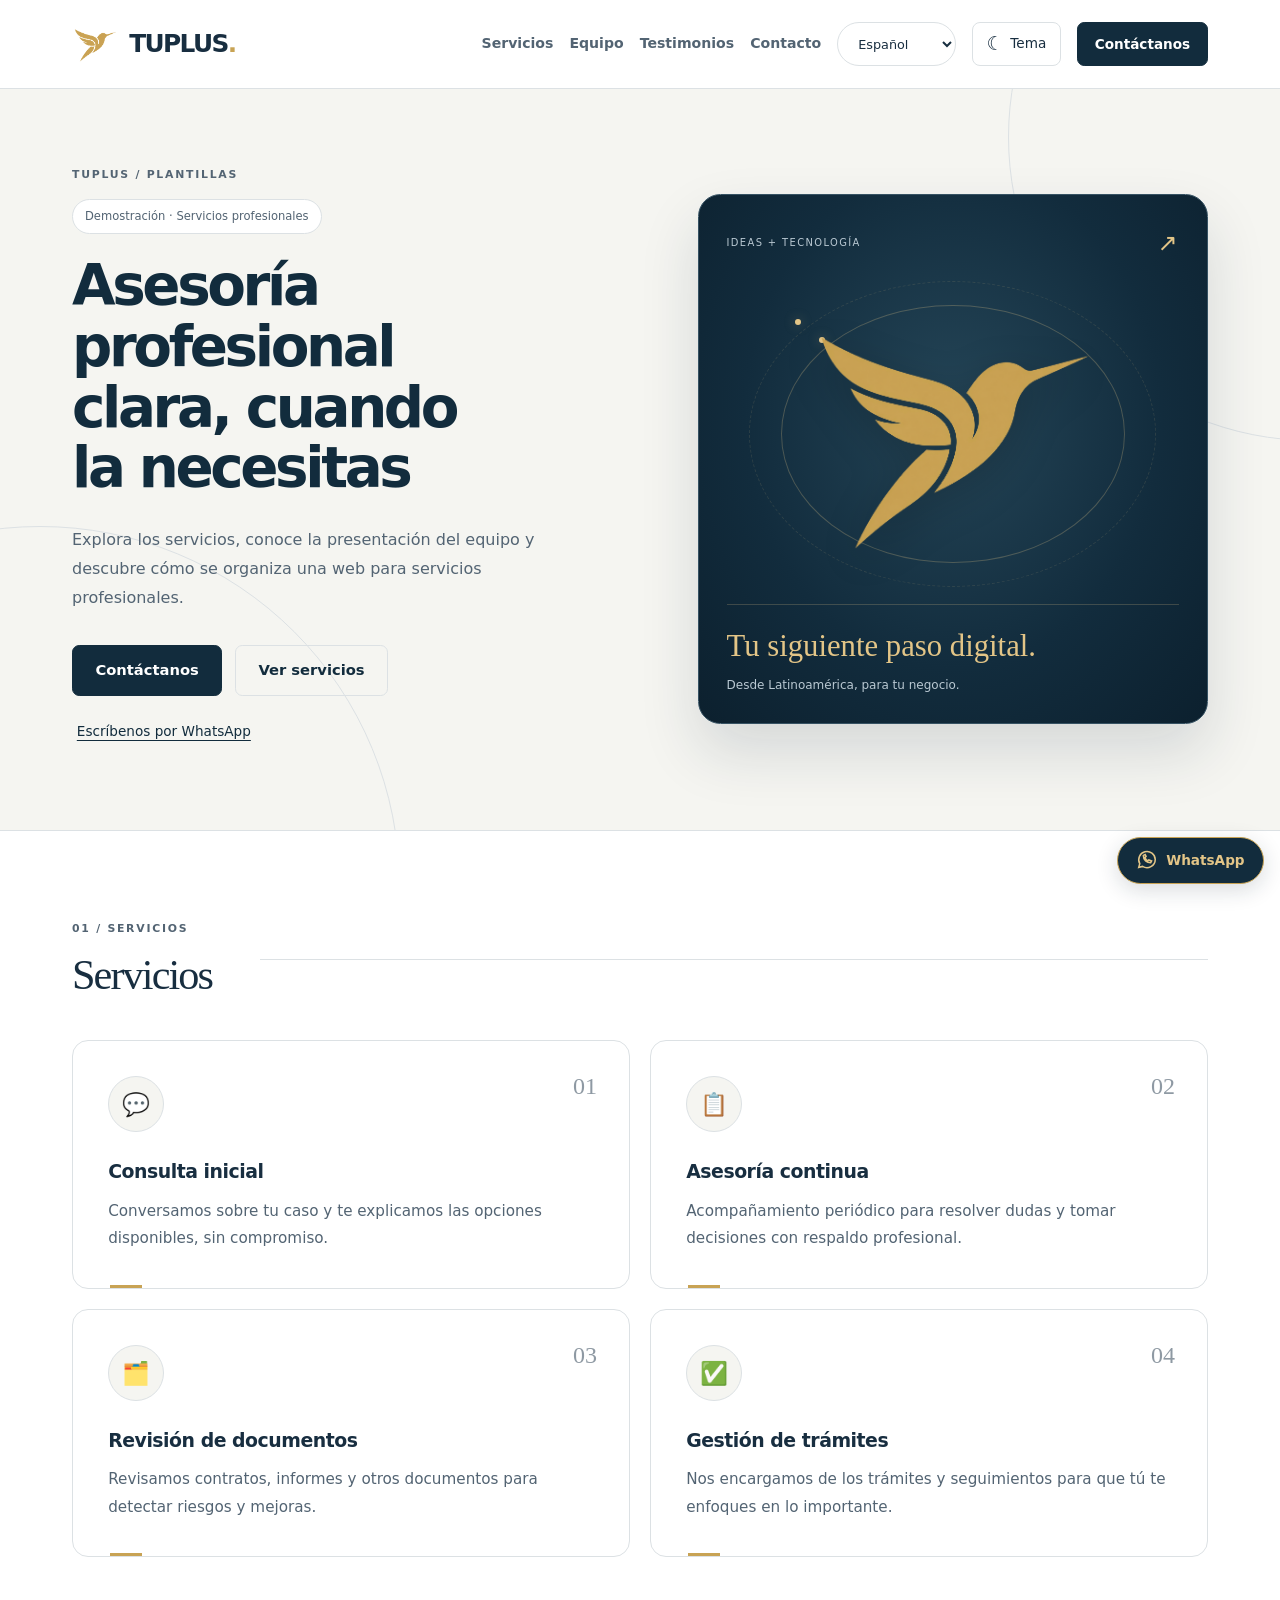
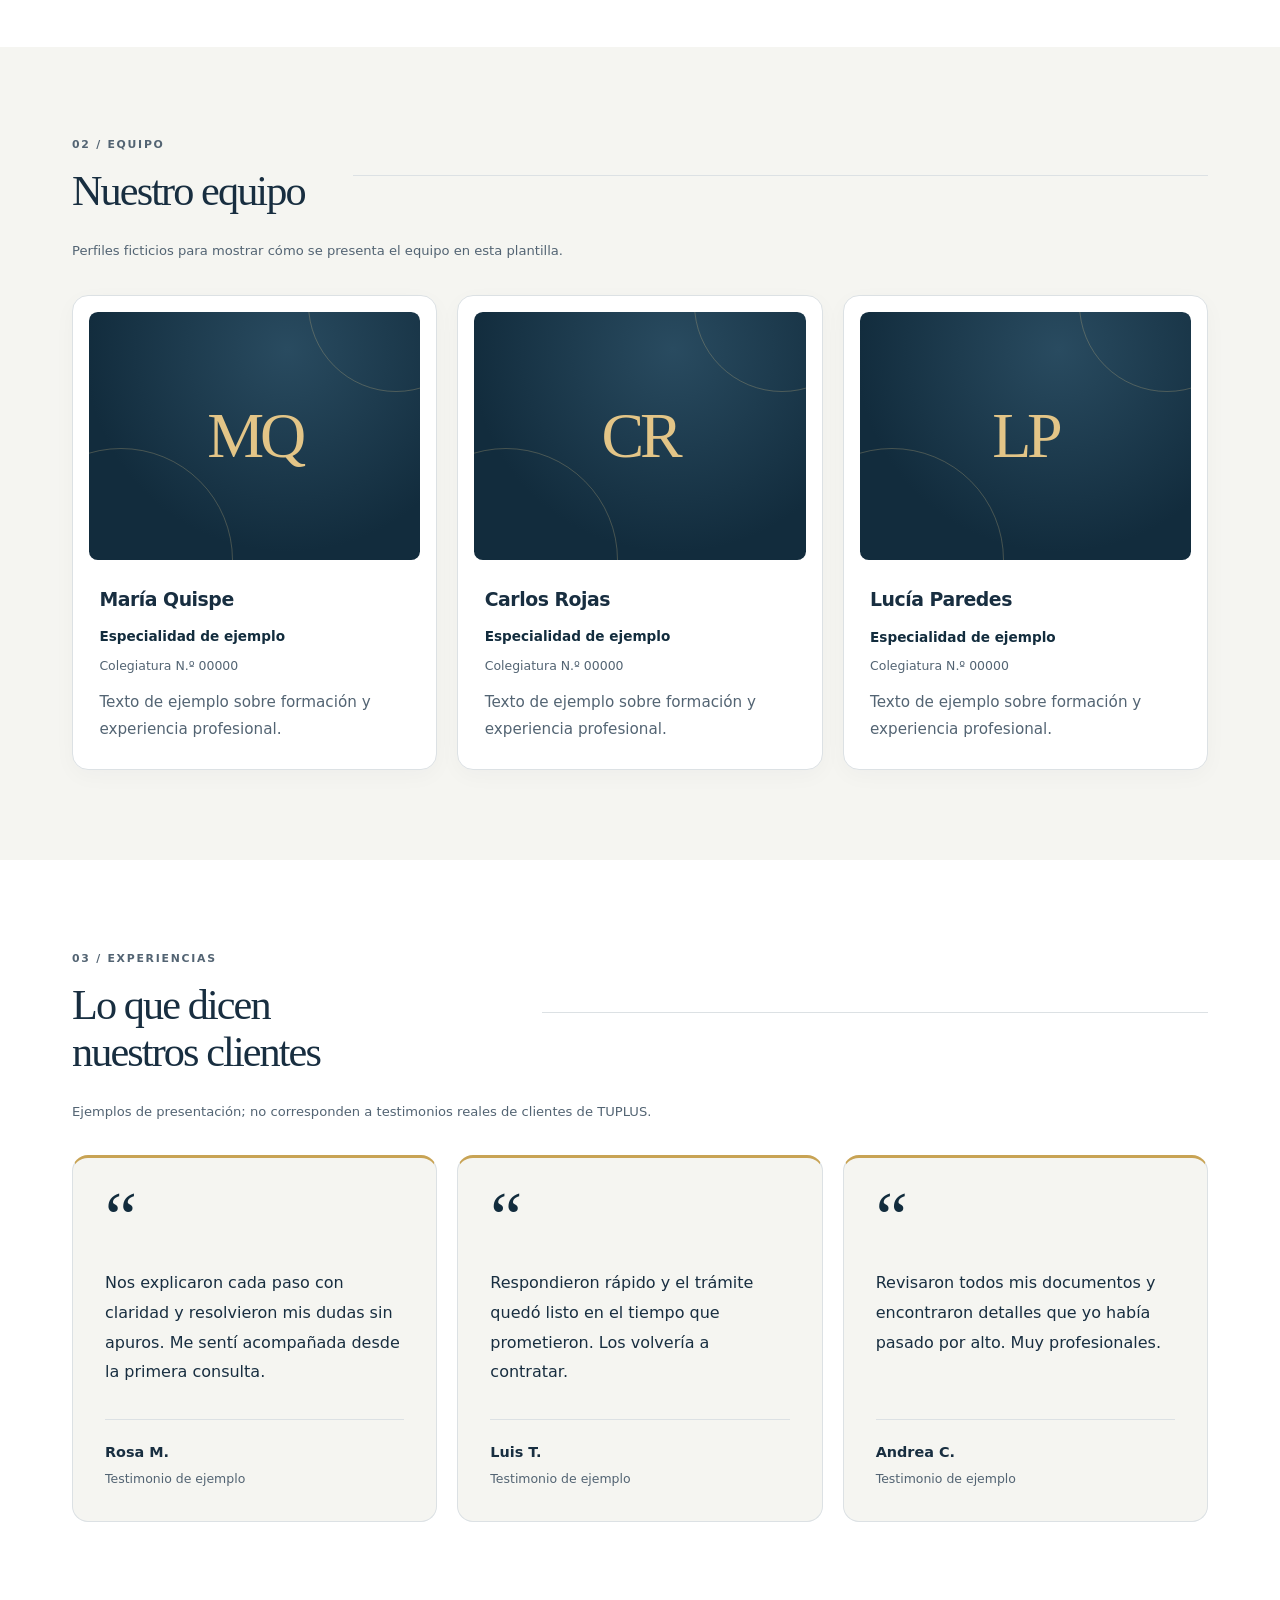
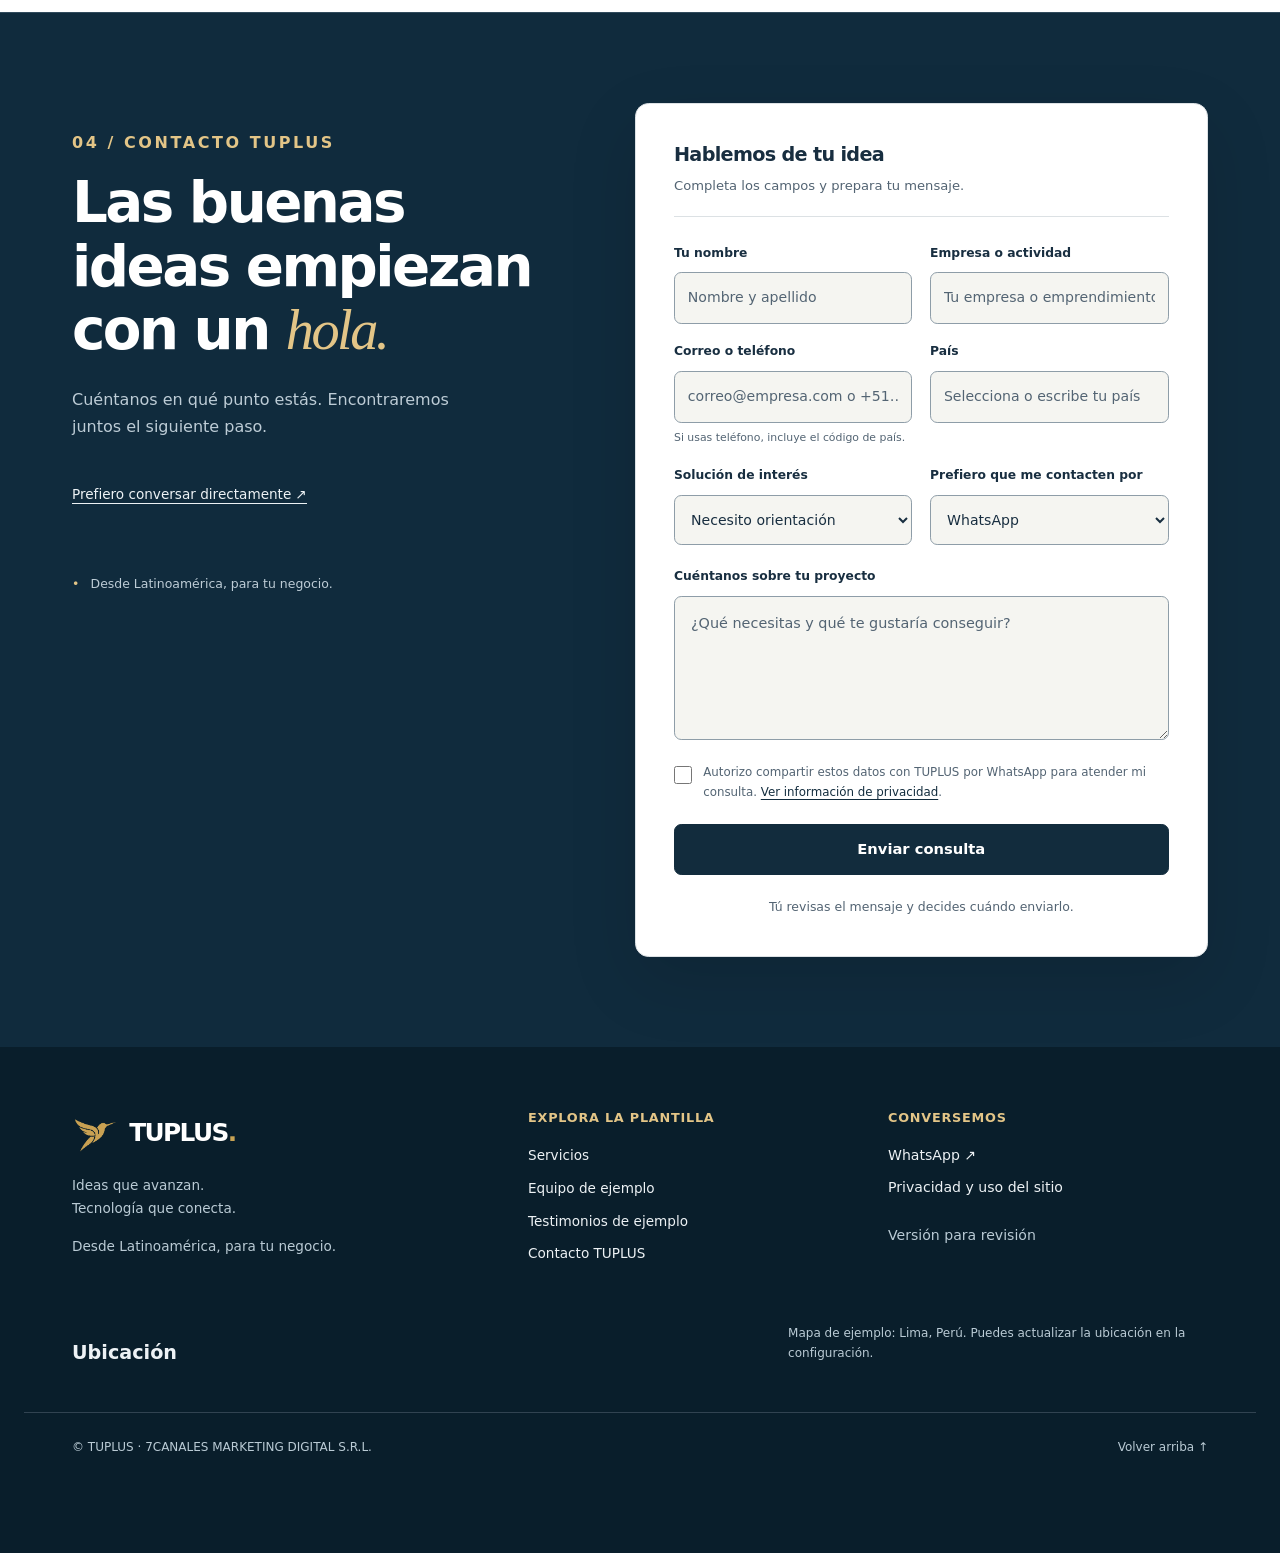
==== commit 39e3209e: "feat(contacto): integracion de formulario frontend con API FastAPI" ====
--- a/frontend/index.html
+++ b/frontend/index.html
@@ -119,7 +119,7 @@
           <div class="campo-trampa" aria-hidden="true"><label for="campo-web">No llenar este campo</label><input id="campo-web" name="_gotcha" tabindex="-1" autocomplete="off"></div>
           <label class="consent"><input id="campo-consentimiento" name="consentimiento" type="checkbox" required aria-describedby="error-consentimiento"><span><span>Autorizo compartir estos datos con TUPLUS por WhatsApp para atender mi consulta.</span> <a href="privacidad.html">Ver información de privacidad</a>.</span></label>
           <p id="error-consentimiento" class="error-campo" hidden></p>
-          <button class="btn btn-primary" type="submit">Preparar mensaje de WhatsApp ↗</button>
+          <button class="btn btn-primary" type="submit">Enviar consulta</button>
           <p class="form-privacidad">Tú revisas el mensaje y decides cuándo enviarlo.</p>
           <div id="form-estado" class="form-estado" role="status" aria-live="polite" hidden></div>
         </form>
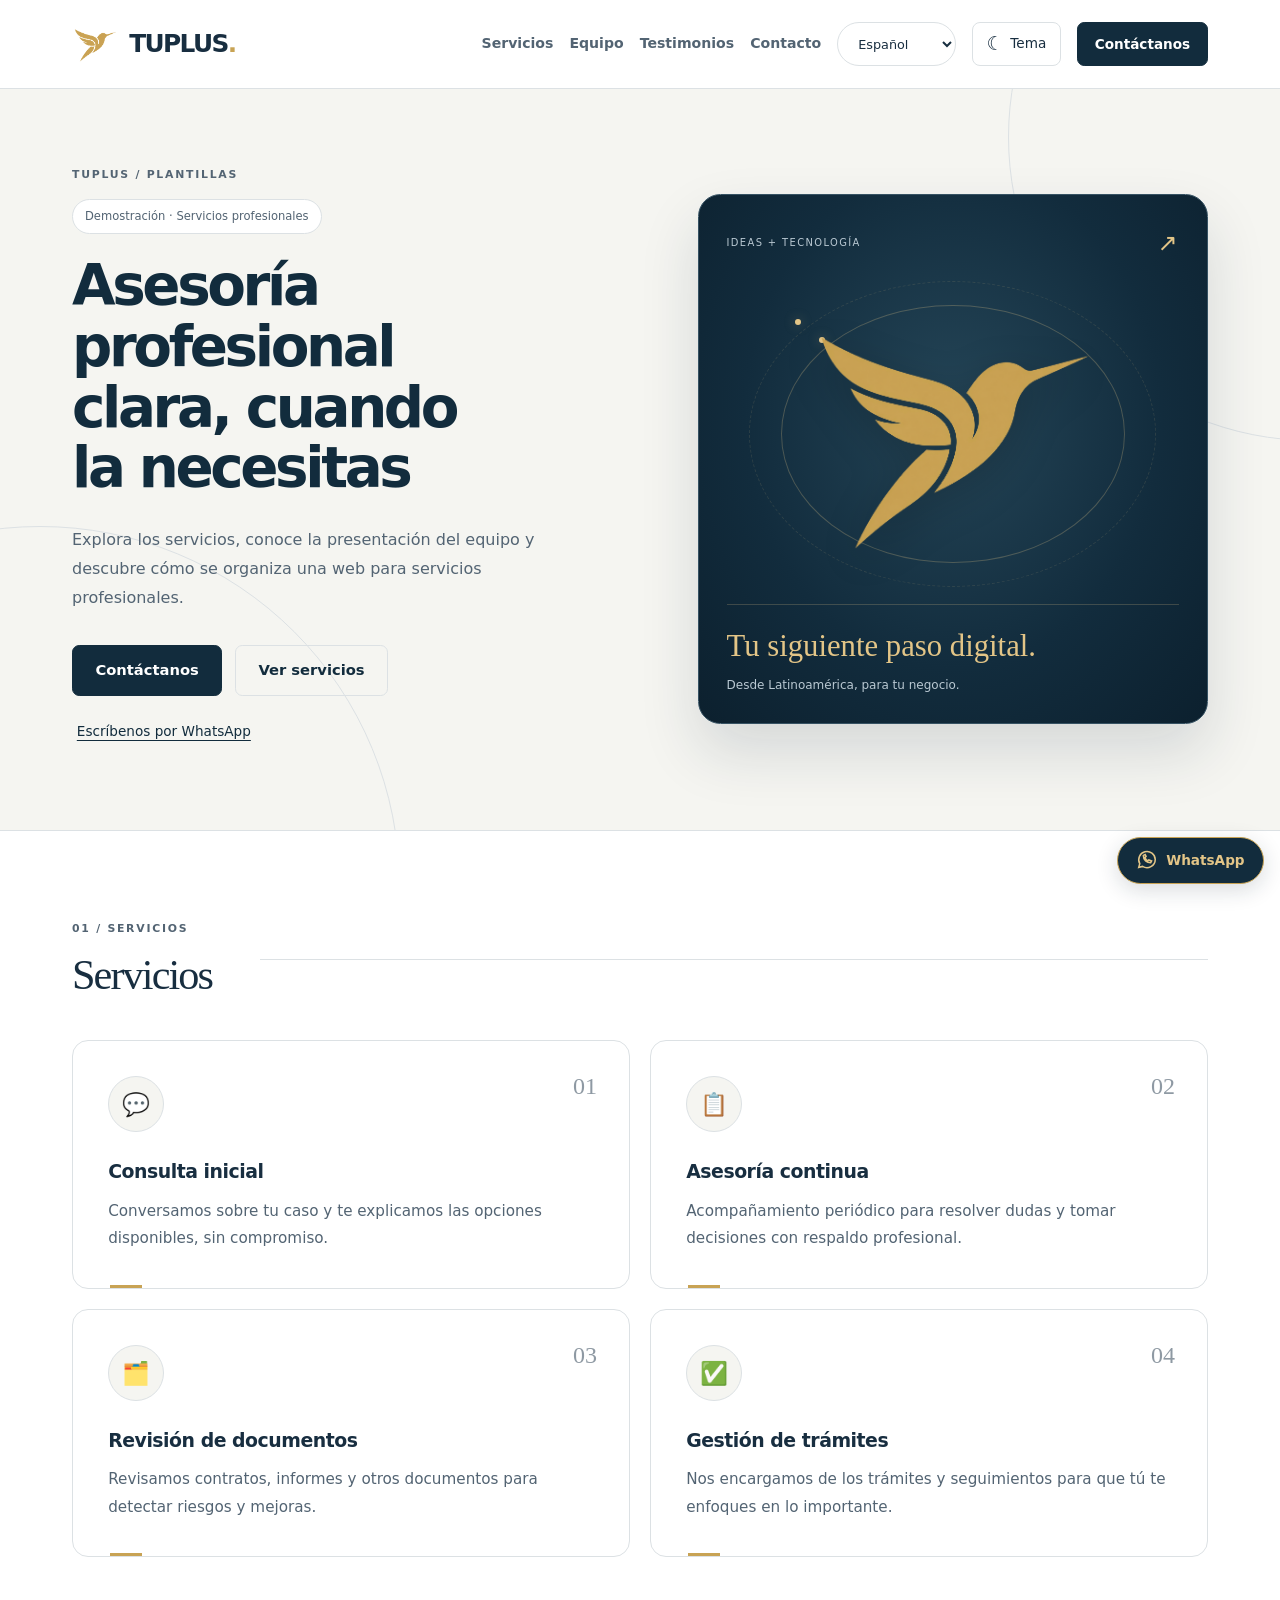
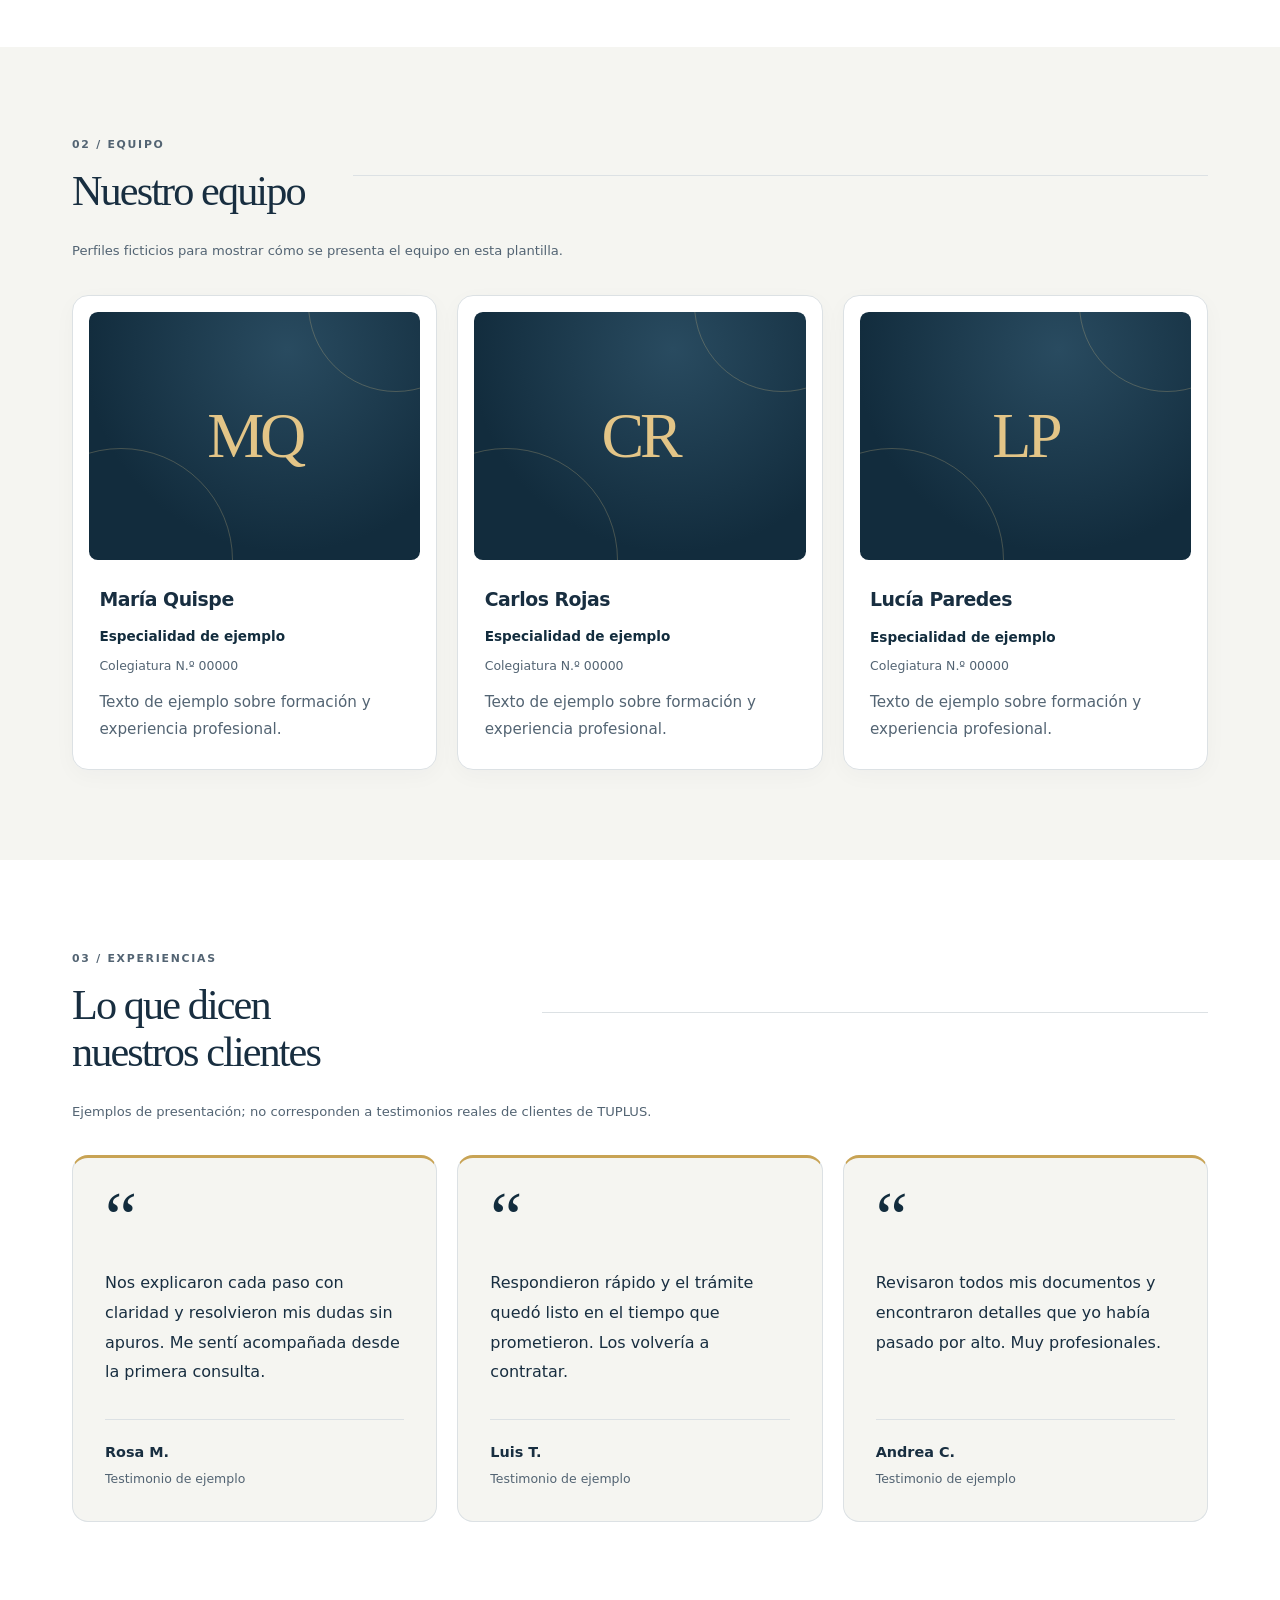
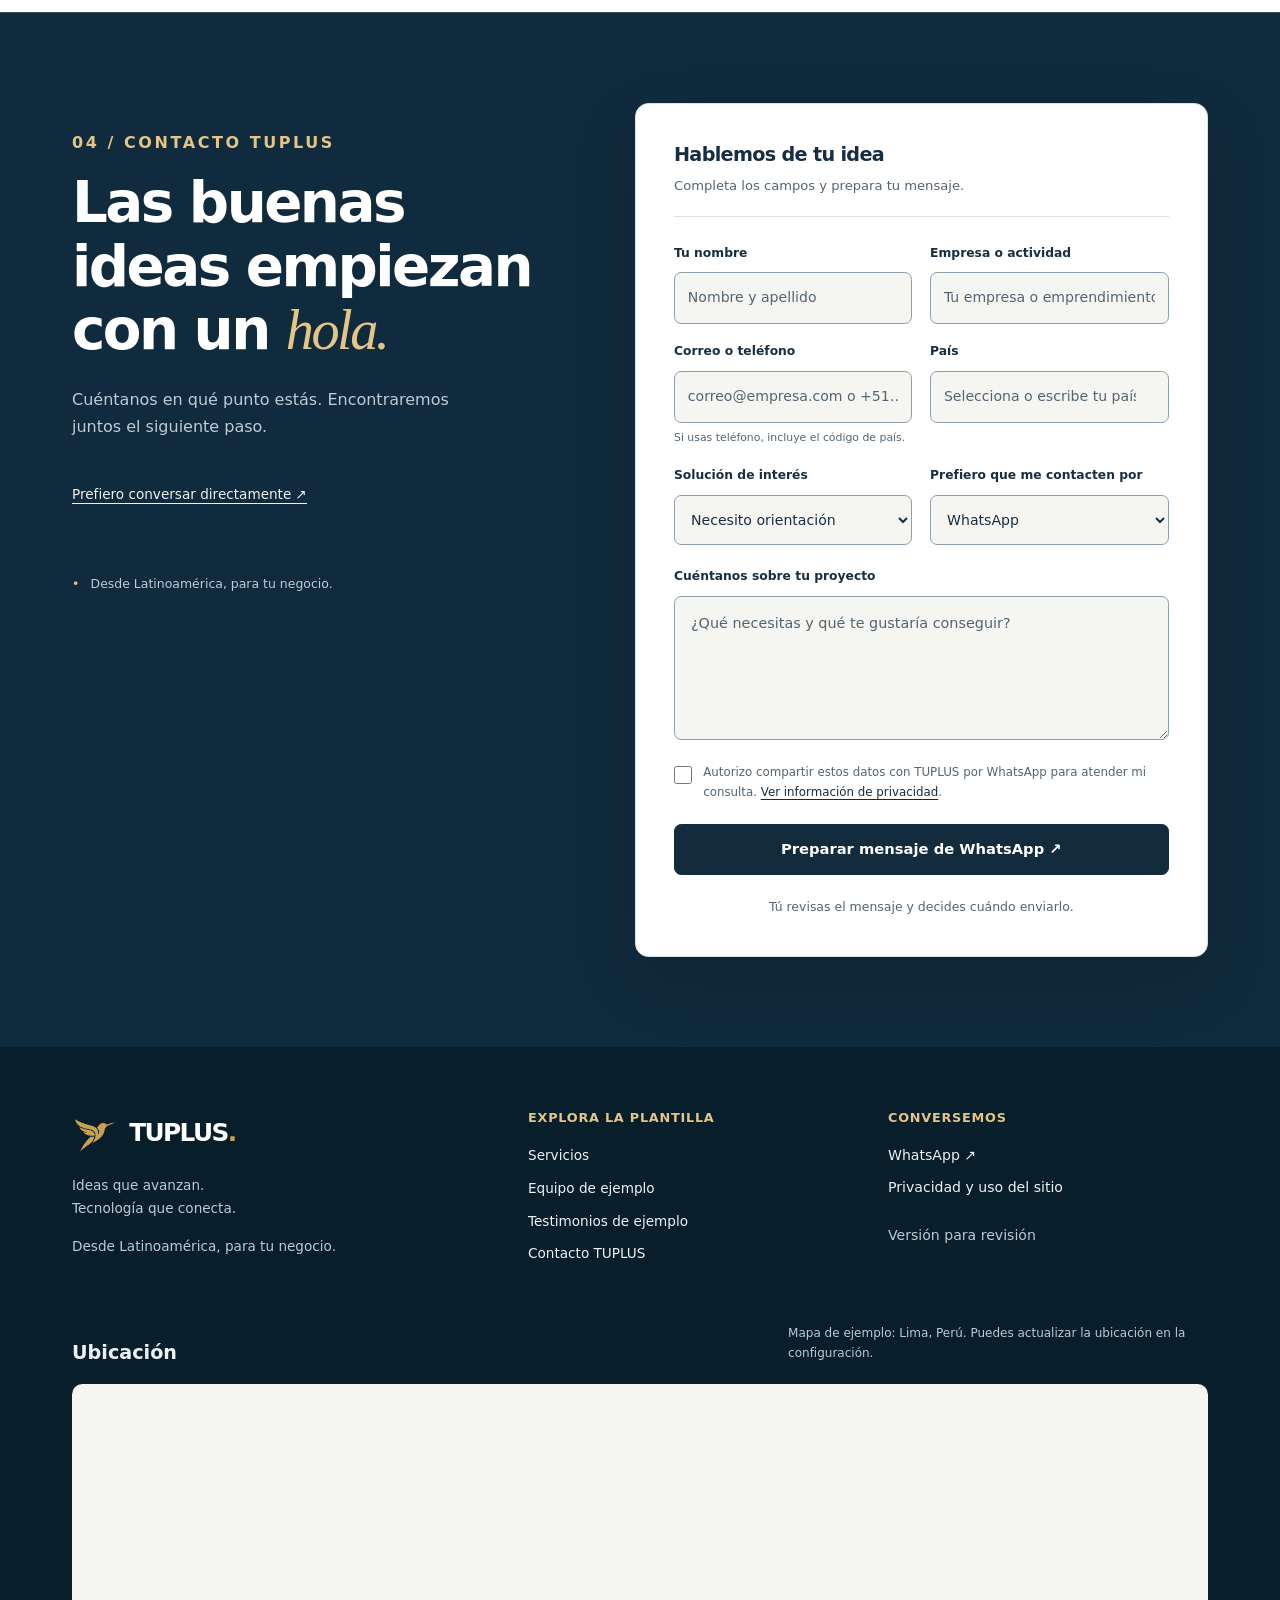
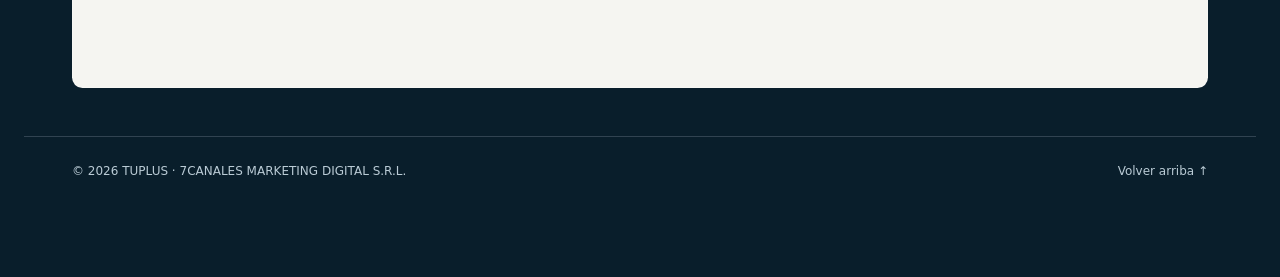
==== commit 9a1776f4: "Revert "Refactor: migrar componentes a /core y estructurar tpl-001" This reverts commit c76e89cd32ef" ====
--- a/frontend/index.html
+++ b/frontend/index.html
@@ -119,7 +119,7 @@
           <div class="campo-trampa" aria-hidden="true"><label for="campo-web">No llenar este campo</label><input id="campo-web" name="_gotcha" tabindex="-1" autocomplete="off"></div>
           <label class="consent"><input id="campo-consentimiento" name="consentimiento" type="checkbox" required aria-describedby="error-consentimiento"><span><span>Autorizo compartir estos datos con TUPLUS por WhatsApp para atender mi consulta.</span> <a href="privacidad.html">Ver información de privacidad</a>.</span></label>
           <p id="error-consentimiento" class="error-campo" hidden></p>
-          <button class="btn btn-primary" type="submit">Enviar consulta</button>
+          <button class="btn btn-primary" type="submit">Preparar mensaje de WhatsApp ↗</button>
           <p class="form-privacidad">Tú revisas el mensaje y decides cuándo enviarlo.</p>
           <div id="form-estado" class="form-estado" role="status" aria-live="polite" hidden></div>
         </form>
--- a/frontend/CSS/styles.css
+++ b/frontend/CSS/styles.css
@@ -142,6 +142,8 @@
 .form-estado { padding: .85rem 1rem; border: 1px solid; border-radius: .45rem; background: var(--color-fondo); overflow-wrap: anywhere; }
 .form-estado-exito { color: var(--color-exito); }
 .form-estado-error { color: var(--color-error); }
+.form-estado-procesando { color: var(--color-texto); }
+.btn[aria-busy="true"] { opacity: .7; cursor: wait; }
 .form-estado a { color: inherit; font-weight: 600; }
 .campo-trampa { position: absolute; left: -9999px; width: 1px; height: 1px; overflow: hidden; }
 
